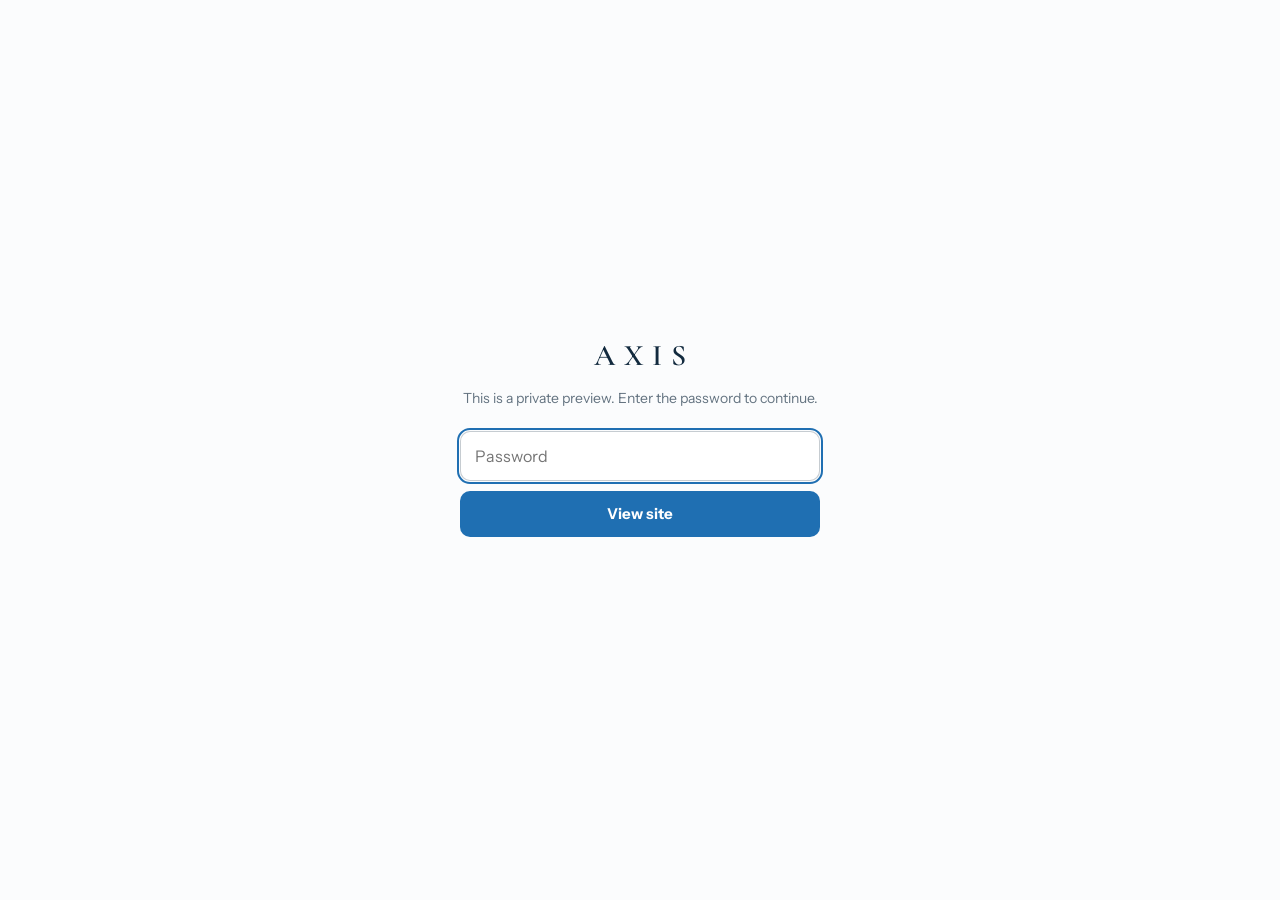
==== index.html @ 9e1ca2cb "Axis Chiropractic demo site with password screen" ====
<!DOCTYPE html>
<html lang="en">
<head>
  <meta charset="utf-8">
  <meta name="viewport" content="width=device-width, initial-scale=1">
  <meta name="robots" content="noindex, nofollow">
  <script src="gate.js"></script>
  <title>Axis Chiropractic · Chiropractor in Oconomowoc, WI · Dr. Rob Dorn</title>
  <meta name="description" content="Specific spinal adjustments from Dr. Rob Dorn in Oconomowoc, WI. 20 years serving Lake Country. Same-day relief for acute pain. Most new patients seen the same week.">
  <link rel="preconnect" href="https://fonts.googleapis.com">
  <link rel="preconnect" href="https://fonts.gstatic.com" crossorigin>
  <link href="https://fonts.googleapis.com/css2?family=Cormorant+Garamond:ital,wght@0,500;0,600;1,500&family=Instrument+Sans:wght@400;500;600;700&display=swap" rel="stylesheet">
  <link rel="stylesheet" href="styles.css">
</head>
<body data-page="home">

  <header id="site-header"></header>

  <main>
    <!-- HERO -->
    <section class="hero bg-page">
      <div class="wrap">
        <div class="hero-copy">
          <div class="eyebrow">Chiropractic care in Oconomowoc, WI · Since 2004</div>
          <h1 class="h1">Life doesn't have to run on pain.</h1>
          <p class="lead">Specific spinal adjustments from Dr. Rob Dorn, backed by 20 years of helping Lake Country move, sleep, and feel better. Most new patients are seen the same week.</p>
          <div class="cta-row">
            <a class="btn btn--navy" data-href="book" href="#">Book your first visit</a>
            <a class="btn btn--outline" data-href="tel" href="#">Call (262) 203-9036</a>
          </div>
        </div>
        <div class="hero-media">
          <div class="arch">
            <img src="assets/dr-rob-adjusting.png" alt="Dr. Rob adjusting an infant during a family visit">
          </div>
          <div class="float-card">
            <div class="t">Next openings</div>
            <div class="s">Today · 2:00–6:00 pm</div>
          </div>
        </div>
        <div class="hero-trust">
          <div class="trust-row">
            <div><b>5.0★</b> Google reviews</div>
            <div><b>20+ yrs</b> in practice</div>
            <div><b>All ages</b> welcome</div>
          </div>
        </div>
      </div>
    </section>

    <!-- SAME-DAY RELIEF -->
    <section class="relief">
      <div class="wrap">
        <div>
          <div class="eyebrow eyebrow--amber">In pain right now?</div>
          <h2 class="h2">When your body locks up, you shouldn't have to wait a week.</h2>
          <p class="relief-lead">We hold time every day for acute cases. Call when it happens: most people who call in the morning are seen the same day.</p>
          <div class="scenarios">
            <div class="scenario"><span class="arw">&rarr;</span>Woke up with a stuck neck</div>
            <div class="scenario"><span class="arw">&rarr;</span>Back "went out" bending over</div>
            <div class="scenario"><span class="arw">&rarr;</span>Shoulder froze overnight</div>
            <div class="scenario"><span class="arw">&rarr;</span>Pain after a car accident</div>
          </div>
          <div class="er-note">Numbness in both legs, loss of bladder control, or pain after major trauma? That's an ER visit. Go there first; we'll be here after.</div>
        </div>
        <div>
          <div class="navy-card relief-card">
            <div class="eyebrow eyebrow--gold">Same-day relief line</div>
            <a class="num" data-href="tel" href="#" style="display:block;color:inherit">(262) 203-9036</a>
            <div class="desc">Call before 10am and we'll almost always see you today. After hours? Leave a message and Dr. Rob calls acute cases back first.</div>
            <a class="btn btn--amber btn--block" data-href="tel" href="#">Call now</a>
            <a class="callback" data-scroll-to="#new-patient" href="#new-patient">Request a callback</a>
          </div>
        </div>
      </div>
    </section>

    <!-- WHAT'S HURTING -->
    <section class="section bg-white divider-top">
      <div class="wrap">
        <div class="section-head">
          <h2 class="h3">What's hurting?</h2>
          <div class="kicker">Conditions we help every week</div>
        </div>
        <div class="cond-grid">
          <a class="cond" href="conditions.html#lower-back-pain"><div><div class="ct">Lower back pain</div><div class="cs">The #1 reason people walk in</div></div><span class="arw">&rarr;</span></a>
          <a class="cond" href="conditions.html#neck-pain"><div><div class="ct">Neck pain &amp; tech neck</div><div class="cs">Desk life catches up with you</div></div><span class="arw">&rarr;</span></a>
          <a class="cond" href="conditions.html#headaches"><div><div class="ct">Headaches &amp; migraines</div><div class="cs">Often a neck problem in disguise</div></div><span class="arw">&rarr;</span></a>
          <a class="cond" href="conditions.html#sciatica"><div><div class="ct">Sciatica</div><div class="cs">Shooting leg pain, numbness</div></div><span class="arw">&rarr;</span></a>
          <a class="cond" href="conditions.html#sleep-recovery"><div><div class="ct">Sleep &amp; recovery</div><div class="cs">Wake up rested, recover faster</div></div><span class="arw">&rarr;</span></a>
          <a class="cond" href="conditions.html#kids-pregnancy"><div><div class="ct">Kids &amp; pregnancy</div><div class="cs">Gentle care for growing families</div></div><span class="arw">&rarr;</span></a>
          <a class="cond" href="conditions.html#car-accidents"><div><div class="ct">Car accidents &amp; whiplash</div><div class="cs">Don't wait: injuries surface later</div></div><span class="arw">&rarr;</span></a>
          <a class="cond" href="conditions.html#sports-injuries"><div><div class="ct">Sports injuries</div><div class="cs">Get back in the game faster</div></div><span class="arw">&rarr;</span></a>
          <a class="cond" href="conditions.html#joint-pain"><div><div class="ct">Joint pain &amp; stiffness</div><div class="cs">Shoulders, hips, knees, arthritis</div></div><span class="arw">&rarr;</span></a>
          <a class="cond" href="conditions.html#pinched-nerves"><div><div class="ct">Pinched nerves &amp; numbness</div><div class="cs">Tingling in arms, hands, or legs</div></div><span class="arw">&rarr;</span></a>
          <a class="cond" href="conditions.html#posture-scoliosis"><div><div class="ct">Posture &amp; scoliosis</div><div class="cs">Stand taller, move easier</div></div><span class="arw">&rarr;</span></a>
          <a class="cond" href="conditions.html#work-injuries"><div><div class="ct">Work injuries</div><div class="cs">Lifting, repetitive strain, long shifts</div></div><span class="arw">&rarr;</span></a>
        </div>
      </div>
    </section>

    <!-- WHO WE SEE -->
    <section class="section navy">
      <div class="wrap">
        <div class="eyebrow eyebrow--onnavy" style="margin-bottom:26px">Who we see</div>
        <div class="audiences">
          <div class="audience"><div class="at">Families &amp; kids</div><div class="ad">From babies to grandparents: gentle, age-appropriate adjustments.</div></div>
          <div class="audience"><div class="at">Desk workers</div><div class="ad">Undo the toll of screens, commutes, and long meetings.</div></div>
          <div class="audience"><div class="at">Hands-on jobs</div><div class="ad">Trades, healthcare, service. Care that keeps you on your feet.</div></div>
          <div class="audience"><div class="at">Athletes</div><div class="ad">Perform, recover, repeat, from youth sports to weekend warriors.</div></div>
        </div>
      </div>
    </section>

    <!-- FIRST VISIT -->
    <section class="section bg-page">
      <div class="wrap">
        <div class="section-head">
          <h2 class="h3">Your first visit, step by step</h2>
          <div class="kicker">No guesswork. No pressure.</div>
        </div>
        <div class="steps">
          <div class="step">
            <div class="step-num">1</div>
            <div>
              <div class="step-t">We listen</div>
              <div class="step-d">A real conversation about what hurts, when it started, and what you want back: sleep, sport, a pain-free workday.</div>
            </div>
          </div>
          <div class="step">
            <div class="step-num">2</div>
            <div>
              <div class="step-t">Focused exam</div>
              <div class="step-d">A neurostructural exam to find exactly what's driving your symptoms, not a one-size-fits-all screening.</div>
            </div>
          </div>
          <div class="step">
            <div class="step-num">3</div>
            <div>
              <div class="step-t">Adjustment &amp; plan</div>
              <div class="step-d">Your first specific adjustment, plus a clear plan: what we found, what we recommend, and what it costs.</div>
            </div>
          </div>
        </div>
      </div>
    </section>

    <!-- NEW PATIENT SPECIAL + REVIEWS -->
    <section class="split-2 divider-top" id="new-patient">
      <div class="cell cell--border">
        <div class="eyebrow">New patient special</div>
        <h2 class="h3">Your first visit: consultation, exam &amp; adjustment</h2>
        <p class="lead" style="margin:16px 0 24px">One visit to find out exactly what's going on, and whether we can help. No pressure, clear answers.</p>
        <form class="mini-form" name="new-patient" method="POST" data-ajax-form>
          <input type="hidden" name="form-name" value="new-patient">
          <input type="hidden" name="_subject" value="New patient visit request">
          <p hidden><label>Don't fill this out: <input name="_gotcha" tabindex="-1" autocomplete="off"></label></p>
          <div data-form-body style="display:grid;gap:10px">
            <input class="field" type="text" name="name" placeholder="Your name" required>
            <input class="field" type="tel" name="phone" placeholder="Phone number" required>
            <button class="btn btn--blue btn--block" type="submit">Request my first visit</button>
          </div>
          <div class="form-error"></div>
          <div class="form-status"></div>
        </form>
      </div>
      <div class="cell bg-page">
        <div class="eyebrow">What patients say · 5.0★ Google</div>
        <div class="quote">"I never thought a chiropractor could help my back and neck until I started seeing him. I was proven wrong."</div>
        <div class="quote-by">Gloria Graeff</div>
        <div class="quote" style="margin-top:28px">"Extremely knowledgeable, caring, and mixes in a great sense of humor."</div>
        <div class="quote-by">Gary Schultz</div>
      </div>
    </section>

    <!-- FAQ + PRICING -->
    <section class="section bg-page divider-top">
      <div class="wrap two-col" style="align-items:start">
        <div>
          <h2 class="h3" style="margin-bottom:28px">Honest answers, before you book</h2>
          <div class="faq-list">
            <div class="faq"><div class="q">Does an adjustment hurt?</div><div class="a">Most people feel relief, not pain. Adjustments are specific and controlled. Many patients look forward to them.</div></div>
            <div class="faq"><div class="q">Am I signing up for life?</div><div class="a">No. You'll get a clear plan with a defined goal. How long you continue is always your call.</div></div>
            <div class="faq"><div class="q">Do I need a referral?</div><div class="a">No referral needed. You can book directly, and most new patients are seen the same week.</div></div>
            <div class="faq"><div class="q">Is chiropractic safe for kids?</div><div class="a">Yes. Care is always adapted to age and size. Dr. Rob has adjusted everyone from babies to great-grandparents.</div></div>
          </div>
        </div>
        <div class="side-stack">
          <div class="navy-card" style="box-shadow:none;padding:34px">
            <div class="eyebrow eyebrow--onnavy" style="margin-bottom:14px">Fair &amp; simple pricing</div>
            <div class="serif" style="font-size:26px;line-height:1.25">You'll know what your care costs before we start.</div>
            <div style="font-size:14px;line-height:1.6;opacity:.75;margin-top:12px">Insurance or self-pay: we'll walk you through it at your first visit, in plain English.</div>
          </div>
          <div class="card" style="padding:34px">
            <div class="eyebrow" style="margin-bottom:14px">Why it works</div>
            <div style="font-size:14.5px;line-height:1.7;color:var(--muted)">Your spine protects the nervous system that runs everything else. When it moves right, your body works right. That's why patients report better sleep, focus, and recovery, not just less pain.</div>
          </div>
        </div>
      </div>
    </section>

    <!-- MEET DR ROB -->
    <section class="meet bg-white divider-top">
      <div class="wrap">
        <div class="meet-portrait">
          <img src="assets/dr-rob-portrait.png" alt="Dr. Rob Dorn">
        </div>
        <div>
          <div class="meet-name">Meet Dr. Rob Dorn</div>
          <div class="meet-body">Practicing in Oconomowoc since 2004. NWHSU graduate, former Chiropractic Society of Wisconsin board member, and still gets adjusted every week himself. <a href="about.html" style="font-weight:700;color:var(--ink)">His story &rarr;</a></div>
        </div>
        <a class="btn btn--outline btn--sm" href="about.html" style="white-space:nowrap">His story &rarr;</a>
      </div>
    </section>

    <!-- MAP -->
    <section class="mapband">
      <div class="map">
        <iframe title="Map to Axis Chiropractic in Oconomowoc" loading="lazy" referrerpolicy="no-referrer-when-downgrade"
          src="https://maps.google.com/maps?q=W359%20N5002%20Brown%20St%20%23220A%2C%20Oconomowoc%2C%20WI%2053066&output=embed"></iframe>
      </div>
      <div class="info">
        <h2 class="h4" style="margin-bottom:20px">Find us in Oconomowoc</h2>
        <div class="hours-grid">
          <b>Mon</b><span>9am–12pm · 2pm–6pm</span>
          <b>Wed</b><span>9am–12pm · 2pm–6pm</span>
          <b>Thu</b><span>9am–12pm · 2pm–6pm</span>
          <b>Sat</b><span>8am–10:30am</span>
          <b>Tue/Fri/Sun</b><span>Closed</span>
        </div>
        <div class="cta-row" style="margin-top:26px">
          <a class="btn btn--navy btn--sm" data-href="directions" href="#" target="_blank" rel="noopener">Get directions</a>
          <a class="btn btn--outline btn--sm" data-href="tel" href="#">(262) 203-9036</a>
        </div>
      </div>
    </section>
  </main>

  <footer id="site-footer"></footer>
  <div id="mobile-bar"></div>

  <script src="site.js"></script>
</body>
</html>
---- styles.css ----
/* ==========================================================================
   Axis Chiropractic — shared stylesheet
   Design tokens from the handoff reference markup. High-fidelity recreation.
   ========================================================================== */

:root {
  --bg: #FBFCFD;
  --white: #fff;
  --ink: #122A3E;
  --blue: #1F6FB2;
  --blue-light: #7FB4DE;
  --amber: #B45309;
  --amber-bg: #FFF7ED;
  --amber-hi: #FDE68A;
  --red: #D0141C;

  --muted: rgba(18, 42, 62, .75);
  --muted-2: rgba(18, 42, 62, .65);
  --muted-3: rgba(18, 42, 62, .55);

  --card-border: 1.5px solid rgba(18, 42, 62, .24);
  --amber-border: 1.5px solid rgba(180, 83, 9, .4);
  --navy-card-border: 1.5px solid rgba(251, 252, 253, .22);
  --hairline: 1px solid rgba(18, 42, 62, .1);
  --hairline-12: 1px solid rgba(18, 42, 62, .12);
  --input-border: 1px solid rgba(18, 42, 62, .2);

  --serif: 'Cormorant Garamond', Georgia, serif;
  --sans: 'Instrument Sans', system-ui, -apple-system, sans-serif;

  --sh-float: 0 10px 28px rgba(18, 42, 62, .12);
  --sh-relief: 0 18px 44px rgba(18, 42, 62, .18);
  --sh-portrait: 0 14px 34px rgba(18, 42, 62, .16);

  --maxw: 1200px;
  --pad-x: 48px;
}

* { box-sizing: border-box; }

html { -webkit-text-size-adjust: 100%; }

body {
  margin: 0;
  background: var(--bg);
  font-family: var(--sans);
  color: var(--ink);
  font-size: 16px;
  line-height: 1.5;
  -webkit-font-smoothing: antialiased;
}

img { max-width: 100%; }

a { color: inherit; text-decoration: none; }

/* full-bleed section, constrained inner content ------------------------------ */
.wrap {
  max-width: var(--maxw);
  margin: 0 auto;
  padding: 0 var(--pad-x);
}

.section { padding: 60px 0; }
.section--tight { padding: 54px 0; }
.section--pad-top-lg { padding-top: 70px; }
.bg-white { background: var(--white); }
.bg-page { background: var(--bg); }
.divider-top { border-top: var(--hairline); }

/* ---------- typography helpers ---------- */
.eyebrow {
  font-family: var(--sans);
  font-weight: 600;
  font-size: 12px;
  letter-spacing: .14em;
  text-transform: uppercase;
  color: var(--blue);
  margin-bottom: 20px;
}
.eyebrow--amber { color: var(--amber); }
.eyebrow--onnavy { color: var(--blue-light); }
.eyebrow--gold { color: var(--amber-hi); }
.eyebrow--muted { color: var(--muted-3); }

.serif { font-family: var(--serif); font-weight: 500; }

.h1 { font-family: var(--serif); font-weight: 500; font-size: 58px; line-height: 1.05; text-wrap: pretty; margin: 0; }
.h2 { font-family: var(--serif); font-weight: 500; font-size: 42px; line-height: 1.1; text-wrap: pretty; margin: 0; }
.h3 { font-family: var(--serif); font-weight: 500; font-size: 36px; line-height: 1.15; margin: 0; }
.h4 { font-family: var(--serif); font-weight: 500; font-size: 30px; margin: 0; }

.lead { font-size: 17px; line-height: 1.65; color: var(--muted); }

/* ---------- buttons ---------- */
.btn {
  display: inline-flex;
  align-items: center;
  justify-content: center;
  gap: 8px;
  font-family: var(--sans);
  font-weight: 600;
  font-size: 15px;
  padding: 16px 32px;
  border-radius: 999px;
  border: 1.5px solid transparent;
  cursor: pointer;
  transition: background-color .15s ease, color .15s ease, border-color .15s ease, box-shadow .15s ease, opacity .15s ease;
  white-space: nowrap;
  text-align: center;
}
.btn--navy { background: var(--ink); color: var(--bg); }
.btn--navy:hover { background: #1c3d59; }
.btn--outline { background: transparent; color: var(--ink); border-color: rgba(18, 42, 62, .25); }
.btn--outline:hover { border-color: var(--blue); box-shadow: 0 4px 16px rgba(18, 42, 62, .08); }
.btn--blue { background: var(--blue); color: #fff; }
.btn--blue:hover { background: #185a92; }
.btn--amber { background: var(--amber); color: var(--amber-bg); font-weight: 700; }
.btn--amber:hover { background: #97440a; }
.btn--sm { padding: 13px 24px; font-size: 13.5px; }
.btn--block { display: flex; width: 100%; }

/* ==========================================================================
   Header: utility bar + primary nav (injected by site.js)
   ========================================================================== */
.util-bar {
  background: var(--ink);
  color: var(--bg);
  font-size: 12.5px;
}
.util-bar .wrap {
  display: flex;
  align-items: center;
  justify-content: space-between;
  padding-top: 9px;
  padding-bottom: 9px;
}
.util-left { display: flex; gap: 22px; opacity: .9; }
.util-phone { font-weight: 600; letter-spacing: .03em; }

.nav {
  background: var(--white);
  border-bottom: var(--hairline-12);
  position: relative;
  z-index: 40;
}
.nav .wrap {
  display: flex;
  align-items: center;
  justify-content: space-between;
  padding-top: 18px;
  padding-bottom: 18px;
}
.nav-links {
  display: flex;
  align-items: center;
  gap: 30px;
  font-size: 14.5px;
  font-weight: 500;
}
.nav-links a { transition: opacity .15s ease; }
.nav-links a.navlink { opacity: .6; }
.nav-links a.navlink:hover { opacity: 1; }
.nav-links a.navlink.is-active { opacity: 1; }

/* logo lockup (HTML, not image) */
.lockup { display: flex; flex-direction: column; line-height: 1; }
.lockup .word {
  font-family: var(--serif);
  font-weight: 600;
  letter-spacing: .3em;
  color: var(--ink);
  margin-right: -.3em;
}
.lockup .rule { background: var(--red); }
.lockup .sub {
  font-weight: 700;
  letter-spacing: .29em;
  color: var(--ink);
  margin-right: -.29em;
}
/* nav lockup size */
.nav .lockup .word { font-size: 27px; }
.nav .lockup .rule { height: 2px; margin: 3px 0 4px; }
.nav .lockup .sub { font-size: 9px; }

/* hamburger */
.hamburger {
  display: none;
  flex-direction: column;
  gap: 4.5px;
  padding: 8px;
  background: none;
  border: 0;
  cursor: pointer;
}
.hamburger span { width: 22px; height: 2px; background: var(--ink); border-radius: 2px; display: block; }
.hamburger span:last-child { width: 15px; }

/* mobile drawer */
.drawer {
  display: none;
  flex-direction: column;
  padding: 8px 20px 18px;
  background: var(--white);
  border-bottom: var(--hairline-12);
}
.drawer.is-open { display: flex; }
.drawer a {
  padding: 13px 4px;
  font-size: 16px;
  font-weight: 500;
  min-height: 44px;
  display: flex;
  align-items: center;
  border-bottom: 1px solid rgba(18, 42, 62, .08);
}
.drawer a.is-active { color: var(--blue); }
.drawer .btn { margin-top: 14px; }

/* ==========================================================================
   Footer (injected)
   ========================================================================== */
.site-footer { background: var(--ink); color: var(--bg); }
.site-footer .wrap {
  display: flex;
  align-items: center;
  justify-content: space-between;
  gap: 24px;
  padding-top: 30px;
  padding-bottom: 30px;
}
.site-footer .lockup .word { font-size: 19px; color: var(--bg); }
.site-footer .lockup .rule { height: 1.5px; margin: 2px 0 3px; }
.site-footer .lockup .sub { font-size: 6.5px; letter-spacing: .28em; color: var(--bg); margin-right: -.28em; }
.footer-addr { font-size: 13px; opacity: .75; }
.footer-book {
  font-size: 13px;
  font-weight: 600;
  border-bottom: 1px solid rgba(251, 252, 253, .5);
  padding-bottom: 2px;
  white-space: nowrap;
}
.footer-book:hover { border-bottom-color: rgba(251, 252, 253, .9); }

/* ==========================================================================
   Mobile sticky bar (injected)
   ========================================================================== */
.mobile-bar {
  display: none;
  position: fixed;
  bottom: 0;
  left: 0;
  right: 0;
  gap: 10px;
  padding: 12px 16px;
  background: rgba(251, 252, 253, .97);
  border-top: var(--hairline-12);
  backdrop-filter: blur(6px);
  z-index: 50;
}
.mobile-bar .book { flex: 1; }
.mobile-bar .call { width: 110px; }

/* ==========================================================================
   Cards / shared components
   ========================================================================== */
.navy { background: var(--ink); color: var(--bg); }
.navy .eyebrow { color: var(--blue-light); }

.card {
  border: var(--card-border);
  border-radius: 12px;
  background: var(--white);
  transition: border-color .15s ease, box-shadow .15s ease;
}
.card--link:hover { border-color: var(--blue); box-shadow: var(--sh-float); }

.navy-card {
  background: var(--ink);
  color: var(--bg);
  border-radius: 16px;
  box-shadow: var(--sh-relief);
}

.amber-card {
  background: #fff;
  border: var(--amber-border);
  border-radius: 10px;
}

.section-head {
  display: flex;
  justify-content: space-between;
  align-items: baseline;
  gap: 20px;
  margin-bottom: 34px;
}
.section-head .kicker {
  font-family: var(--sans);
  font-weight: 600;
  font-size: 12px;
  letter-spacing: .14em;
  color: var(--muted-3);
  text-transform: uppercase;
  white-space: nowrap;
}

/* ---------- HERO (home) ---------- */
.hero .wrap {
  display: grid;
  grid-template-columns: 1.08fr .92fr;
  grid-template-areas: "copy media" "trust media";
  gap: 0 52px;
  align-items: center;
  padding-top: 66px;
  padding-bottom: 58px;
}
.hero-copy { grid-area: copy; }
.hero-media { grid-area: media; position: relative; align-self: center; }
.hero-trust { grid-area: trust; }
.hero-copy .h1 { margin-top: 0; }
.hero-copy .lead { margin: 22px 0 30px; max-width: 46ch; }
.cta-row { display: flex; align-items: center; gap: 16px; flex-wrap: wrap; }
.trust-row {
  display: flex;
  gap: 30px;
  margin-top: 38px;
  font-size: 16.5px;
  color: rgba(18, 42, 62, .7);
  flex-wrap: wrap;
}
.trust-row b { color: var(--ink); font-weight: 700; }

.arch {
  height: 620px;
  border-radius: 235px 235px 16px 16px;
  overflow: hidden;
}
.arch img { width: 148%; height: auto; margin-left: -48%; margin-top: -22%; display: block; }

.float-card {
  position: absolute;
  left: -26px;
  bottom: 30px;
  background: #fff;
  border: var(--hairline-12);
  border-radius: 12px;
  padding: 15px 20px;
  box-shadow: var(--sh-float);
}
.float-card .t { font-size: 13px; font-weight: 600; margin-bottom: 3px; }
.float-card .s { font-weight: 600; font-size: 12.5px; color: var(--blue); }

/* ---------- same-day relief band ---------- */
.relief { background: linear-gradient(105deg, #FFF7ED 0%, #FBFCFD 60%); border-top: var(--hairline); }
.relief .wrap {
  display: grid;
  grid-template-columns: 1.1fr .9fr;
  gap: 52px;
  align-items: center;
  padding-top: 58px;
  padding-bottom: 58px;
}
.relief .h2 { color: var(--ink); }
.relief-lead { font-size: 15.5px; line-height: 1.65; color: rgba(18, 42, 62, .72); margin: 18px 0 26px; max-width: 52ch; }
.scenarios { display: grid; grid-template-columns: 1fr 1fr; gap: 11px; max-width: 560px; }
.scenario {
  display: flex;
  gap: 11px;
  align-items: center;
  background: #fff;
  border: var(--amber-border);
  border-radius: 10px;
  padding: 14px 16px;
  font-size: 14px;
  font-weight: 600;
}
.scenario .arw { color: var(--amber); font-weight: 800; }
.er-note { font-size: 12.5px; color: rgba(18, 42, 62, .55); margin-top: 20px; max-width: 60ch; }

.relief-card { padding: 38px; }
.relief-card .num { font-family: var(--serif); font-size: 38px; font-weight: 500; letter-spacing: .01em; }
.relief-card .desc { font-size: 14px; line-height: 1.6; opacity: .75; margin: 12px 0 22px; }
.relief-card .callback {
  border: 1px solid rgba(251, 252, 253, .3);
  border-radius: 10px;
  padding: 13px;
  text-align: center;
  font-size: 13.5px;
  font-weight: 600;
  margin-top: 10px;
  display: block;
  transition: background-color .15s ease;
}
.relief-card .callback:hover { background: rgba(251, 252, 253, .08); }

/* ---------- conditions grid ---------- */
.cond-grid { display: grid; grid-template-columns: repeat(3, 1fr); gap: 14px; }
.cond {
  border: var(--card-border);
  border-radius: 12px;
  background: var(--white);
  padding: 24px 26px;
  display: flex;
  justify-content: space-between;
  align-items: center;
  gap: 12px;
  transition: border-color .15s ease, box-shadow .15s ease;
}
.cond:hover { border-color: var(--blue); box-shadow: var(--sh-float); }
.cond .ct { font-size: 17px; font-weight: 700; }
.cond .cs { font-size: 13.5px; color: rgba(18, 42, 62, .6); margin-top: 4px; }
.cond .arw { color: var(--blue); font-weight: 700; flex: none; }

/* ---------- who we see ---------- */
.audiences { display: grid; grid-template-columns: repeat(4, 1fr); gap: 20px; }
.audience .at { font-family: var(--serif); font-size: 25px; margin-bottom: 8px; }
.audience .ad { font-size: 14px; line-height: 1.6; opacity: .72; }

/* ---------- first visit steps ---------- */
.steps {
  display: grid;
  grid-template-columns: 1fr 1fr 1fr;
  border: var(--card-border);
  border-radius: 12px;
  overflow: hidden;
  background: #fff;
}
.step { padding: 32px 30px; }
.step + .step { border-left: var(--card-border); }
.step-num {
  width: 34px; height: 34px;
  border-radius: 50%;
  background: var(--ink);
  color: #fff;
  display: grid;
  place-items: center;
  font-family: var(--serif);
  font-size: 22px;
  font-weight: 600;
  margin-bottom: 16px;
}
.step-t { font-size: 19px; font-weight: 700; margin-bottom: 9px; }
.step-d { font-size: 14.5px; line-height: 1.6; color: var(--muted-2); }

/* ---------- new patient special + reviews split ---------- */
.split-2 { display: grid; grid-template-columns: 1fr 1fr; background: #fff; }
.split-2 .cell { padding: 56px 48px; }
.split-2 .cell--border { border-right: var(--hairline); }
.mini-form { display: grid; gap: 10px; max-width: 360px; }
.field {
  border: var(--input-border);
  border-radius: 9px;
  padding: 13px 16px;
  font-size: 14px;
  font-family: var(--sans);
  color: var(--ink);
  background: #fff;
  width: 100%;
}
.field::placeholder { color: rgba(18, 42, 62, .45); }
textarea.field { resize: vertical; min-height: 96px; }

.quote { font-family: var(--serif); font-size: 23px; line-height: 1.45; font-style: italic; }
.quote-by { margin-top: 12px; font-size: 13.5px; font-weight: 600; }

/* ---------- faq + pricing ---------- */
.faq-list { display: grid; gap: 12px; }
.faq {
  border: var(--card-border);
  border-radius: 11px;
  padding: 19px 22px;
  background: #fff;
}
.faq .q { font-size: 15.5px; font-weight: 700; }
.faq .a { font-size: 14px; line-height: 1.6; color: var(--muted-2); margin-top: 6px; }

/* ---------- meet dr rob teaser ---------- */
.meet .wrap {
  display: grid;
  grid-template-columns: auto 1fr auto;
  gap: 44px;
  align-items: center;
  padding-top: 44px;
  padding-bottom: 44px;
}
.meet-portrait { width: 110px; height: 110px; border-radius: 50%; overflow: hidden; }
.meet-portrait img { width: 100%; height: 100%; object-fit: cover; display: block; }
.meet-name { font-family: var(--serif); font-size: 27px; font-weight: 500; }
.meet-body { font-size: 14.5px; line-height: 1.6; color: rgba(18, 42, 62, .7); margin-top: 6px; max-width: 62ch; }

/* ---------- map band ---------- */
.mapband { display: grid; grid-template-columns: 1fr 1fr; background: var(--bg); border-top: var(--hairline); }
.mapband .map { min-height: 300px; overflow: hidden; }
.mapband .map iframe { width: 100%; height: 100%; min-height: 300px; border: 0; display: block; }
.mapband .info { padding: 48px; }
.hours-grid {
  display: grid;
  grid-template-columns: auto 1fr;
  gap: 9px 26px;
  font-size: 14.5px;
  color: var(--muted);
}
.hours-grid b { font-weight: 700; color: var(--ink); }

/* ==========================================================================
   Services page
   ========================================================================== */
.pagehero .wrap { padding-top: 70px; padding-bottom: 56px; }
.pagehero .h1 { font-size: 54px; line-height: 1.06; }
.pagehero .lead { margin: 22px 0 30px; max-width: 58ch; }
.pagehero .h1 { max-width: 22ch; }

.two-col { display: grid; grid-template-columns: 1.1fr .9fr; gap: 52px; align-items: center; }
.two-col .body { font-size: 15.5px; line-height: 1.7; color: var(--muted); max-width: 56ch; }
.two-col .body + .body { margin-top: 16px; }

.every-card { background: var(--ink); color: var(--bg); border-radius: 16px; padding: 36px; }
.every-list { display: grid; gap: 20px; }
.every-list .it .t { font-family: var(--serif); font-size: 23px; margin-bottom: 5px; }
.every-list .it .d { font-size: 14px; line-height: 1.6; opacity: .72; }

.chip-grid { display: grid; grid-template-columns: repeat(3, 1fr); gap: 14px; }
.chip {
  border: var(--card-border);
  border-radius: 12px;
  padding: 22px 24px;
  background: #fff;
  display: flex;
  justify-content: space-between;
  align-items: center;
  gap: 10px;
  font-size: 16px;
  font-weight: 700;
  transition: border-color .15s ease, box-shadow .15s ease;
}
.chip:hover { border-color: var(--blue); box-shadow: var(--sh-float); }
.chip .arw { color: var(--blue); font-weight: 700; flex: none; }

.pricing-card { background: var(--ink); color: var(--bg); border-radius: 14px; padding: 32px 34px; width: 100%; }
.pricing-card .t { font-family: var(--serif); font-size: 25px; line-height: 1.25; }
.pricing-card .d { font-size: 14px; line-height: 1.6; opacity: .75; margin-top: 10px; }

/* ==========================================================================
   About page
   ========================================================================== */
.about-hero .wrap { display: grid; grid-template-columns: 1.15fr .85fr; gap: 56px; align-items: start; padding-top: 70px; padding-bottom: 58px; }
.about-hero .h1 { font-size: 54px; line-height: 1.06; }
.about-bio { font-size: 16.5px; line-height: 1.7; color: rgba(18, 42, 62, .78); max-width: 58ch; }
.about-bio + .about-bio { margin-top: 16px; }
.credstrip { display: flex; margin-top: 36px; border-top: var(--hairline-12); flex-wrap: wrap; }
.cred { padding: 18px 32px; border-left: var(--hairline-12); }
.cred:first-child { padding-left: 0; border-left: 0; }
.cred:last-child { padding-right: 0; }
.cred .n { font-family: var(--serif); font-size: 27px; font-weight: 600; }
.cred .l { font-size: 12.5px; color: rgba(18, 42, 62, .6); margin-top: 3px; }

.portrait-col { display: flex; flex-direction: column; align-items: center; gap: 22px; }
.portrait-lg {
  width: 180px; height: 180px;
  border-radius: 50%;
  overflow: hidden;
  border: 4px solid #fff;
  box-shadow: var(--sh-portrait);
  flex: none;
}
.portrait-lg img { width: 100%; height: 100%; object-fit: cover; display: block; }
.quote-card { background: #fff; border: var(--card-border); border-radius: 14px; padding: 28px 30px; }
.quote-card .big { font-family: var(--serif); font-size: 19.5px; line-height: 1.5; font-style: italic; color: rgba(18, 42, 62, .9); }
.quote-card .by { margin-top: 12px; font-size: 13px; font-weight: 700; }

.philosophy .wrap { padding-top: 58px; padding-bottom: 58px; }
.phil-grid { display: grid; grid-template-columns: 1fr 1fr; gap: 24px; }
.phil-card {
  background: rgba(251, 252, 253, .06);
  border: var(--navy-card-border);
  border-radius: 14px;
  padding: 32px 34px;
}
.phil-card .t { font-family: var(--serif); font-size: 27px; margin-bottom: 10px; }
.phil-card .d { font-size: 15px; line-height: 1.65; opacity: .78; }

.chapter .wrap { display: grid; grid-template-columns: .9fr 1.1fr; gap: 52px; align-items: center; padding-top: 58px; padding-bottom: 58px; }
.chapter-img { height: 360px; border-radius: 16px; overflow: hidden; }
.chapter-img img { width: 148%; height: auto; margin-left: -48%; margin-top: -16%; display: block; }

/* ==========================================================================
   Contact page
   ========================================================================== */
.contact-cards { display: grid; grid-template-columns: 1fr 1fr 1fr; gap: 16px; }
.contact-card { border: var(--card-border); border-radius: 14px; padding: 28px; background: #fff; transition: border-color .15s ease, box-shadow .15s ease; }
.contact-card:hover { border-color: var(--blue); box-shadow: var(--sh-float); }
.contact-card .lbl { font-size: 11.5px; font-weight: 600; letter-spacing: .14em; text-transform: uppercase; margin-bottom: 10px; color: var(--blue); }
.contact-card .lbl--amber { color: var(--amber); }
.contact-card .big { font-family: var(--serif); font-size: 28px; font-weight: 500; }
.contact-card .big--sm { font-size: 24px; line-height: 1.2; }
.contact-card .sub { font-size: 13.5px; color: var(--muted-2); margin-top: 8px; }
.contact-card--amber { border: var(--amber-border); background: linear-gradient(135deg, #FFF7ED, #FDF1DF); }

.contact-form-grid { display: grid; grid-template-columns: 1.1fr .9fr; gap: 52px; }
.msg-form .grid2 { display: grid; grid-template-columns: 1fr 1fr; gap: 12px; }
.msg-form .span2 { grid-column: 1 / -1; }
.form-foot { display: flex; align-items: center; gap: 16px; margin-top: 16px; flex-wrap: wrap; }
.form-foot .note { font-size: 12.5px; color: var(--muted-3); }

.side-stack { display: flex; flex-direction: column; gap: 20px; }
.hours-card { border: var(--card-border); border-radius: 14px; padding: 30px 32px; background: var(--bg); }
.hours-card .t { font-family: var(--serif); font-size: 25px; font-weight: 500; margin-bottom: 16px; }
.call-card { background: linear-gradient(135deg, #FFF7ED, #FDF1DF); border: var(--amber-border); border-radius: 14px; padding: 28px 32px; }
.call-card .t { font-family: var(--serif); font-size: 22px; line-height: 1.3; }

/* form status message */
.form-status { display: none; }
.form-status.is-visible { display: block; }
.form-success {
  border: var(--card-border);
  border-color: rgba(31, 111, 178, .5);
  background: rgba(31, 111, 178, .06);
  border-radius: 12px;
  padding: 24px 26px;
  font-size: 15px;
  line-height: 1.6;
}
.form-error {
  color: var(--amber);
  font-size: 13.5px;
  margin-top: 10px;
  display: none;
}
.form-error.is-visible { display: block; }
.field.is-invalid { border-color: var(--amber); }

/* ==========================================================================
   Conditions page
   ========================================================================== */
.cond-hero .wrap { padding-top: 70px; padding-bottom: 40px; }
.cond-hero .h1 { font-size: 54px; line-height: 1.06; }
.cond-index { display: flex; flex-wrap: wrap; gap: 10px; margin-top: 28px; }
.cond-index a {
  border: var(--card-border);
  border-radius: 999px;
  padding: 9px 18px;
  font-size: 13.5px;
  font-weight: 600;
  transition: border-color .15s ease, background-color .15s ease;
}
.cond-index a:hover { border-color: var(--blue); background: rgba(31, 111, 178, .05); }

.cond-sections { display: grid; gap: 0; }
.cond-item {
  padding: 36px 0;
  border-top: var(--hairline);
  scroll-margin-top: 90px;
}
.cond-item .cnum { font-family: var(--sans); font-weight: 600; font-size: 12px; letter-spacing: .14em; color: var(--blue); }
.cond-item .h3 { margin: 8px 0 8px; }
.cond-item .desc { font-size: 16px; line-height: 1.65; color: var(--muted); max-width: 60ch; }

/* ==========================================================================
   Responsive: mobile (<= 900px)
   ========================================================================== */
@media (max-width: 900px) {
  :root { --pad-x: 20px; }

  .section, .section--tight { padding: 36px 0; }
  .section--pad-top-lg { padding-top: 36px; }

  /* header */
  .util-bar { font-size: 11.5px; }
  .util-bar .wrap { justify-content: center; gap: 14px; padding-top: 8px; padding-bottom: 8px; }
  .util-left { gap: 14px; }
  .util-left .util-addr { display: none; }
  .nav .wrap { padding-top: 14px; padding-bottom: 14px; }
  .nav .lockup .word { font-size: 21px; }
  .nav .lockup .rule { height: 1.5px; margin: 2px 0 3px; }
  .nav .lockup .sub { font-size: 7px; }
  .nav-links { display: none; }
  .hamburger { display: flex; }

  .mobile-bar { display: flex; }
  body { padding-bottom: 76px; }

  /* typography down-scale */
  .h1 { font-size: 38px; line-height: 1.08; }
  .h2 { font-size: 29px; line-height: 1.12; }
  .h3 { font-size: 28px; }
  .h4 { font-size: 24px; }
  .lead { font-size: 15px; line-height: 1.6; }
  .eyebrow { font-size: 10.5px; margin-bottom: 12px; }

  .section-head { flex-direction: column; gap: 6px; margin-bottom: 18px; }

  /* HERO */
  .hero .wrap {
    grid-template-columns: 1fr;
    grid-template-areas: "copy" "media" "trust";
    gap: 0;
    padding-top: 34px;
    padding-bottom: 30px;
  }
  .hero-copy .lead { margin: 14px 0 20px; max-width: none; }
  .hero-copy .cta-row { flex-direction: column; align-items: stretch; gap: 10px; }
  .hero-copy .cta-row .btn { width: 100%; }
  .arch { height: 440px; border-radius: 175px 175px 14px 14px; }
  .arch img { margin-top: -20%; }
  .float-card { left: 10px; bottom: 14px; padding: 11px 15px; border-radius: 11px; }
  .hero-trust { margin-top: 0; }
  .trust-row { justify-content: center; gap: 18px; margin-top: 18px; font-size: 13.5px; }

  /* relief */
  .relief { background: linear-gradient(160deg, #FFF7ED 0%, #FBFCFD 80%); }
  .relief .wrap { grid-template-columns: 1fr; gap: 18px; padding-top: 36px; padding-bottom: 36px; }
  .relief-lead { font-size: 14px; margin: 12px 0 18px; max-width: none; }
  .scenarios { grid-template-columns: 1fr; gap: 9px; max-width: none; }
  .scenario { font-size: 13.5px; padding: 13px 15px; }
  .relief-card { padding: 26px 24px; box-shadow: var(--sh-relief); border-radius: 14px; }
  .relief-card .num { font-size: 30px; }
  .er-note { order: 5; margin-top: 14px; font-size: 11.5px; }

  /* conditions -> compact chips (hide subtitle) */
  .cond-grid { grid-template-columns: 1fr 1fr; gap: 9px; }
  .cond { padding: 14px 13px; border-radius: 10px; }
  .cond .ct { font-size: 13px; }
  .cond .cs { display: none; }

  /* who we see */
  .audiences { grid-template-columns: 1fr 1fr; gap: 18px 16px; }
  .audience .at { font-size: 21px; margin-bottom: 6px; }
  .audience .ad { font-size: 13px; line-height: 1.55; }

  /* steps -> vertical */
  .steps { grid-template-columns: 1fr; }
  .step { padding: 22px 20px; display: flex; gap: 16px; align-items: flex-start; }
  .step + .step { border-left: 0; border-top: var(--card-border); }
  .step-num { flex: none; margin-bottom: 0; }
  .step-t { font-size: 16.5px; margin-bottom: 5px; }
  .step-d { font-size: 13.5px; line-height: 1.55; }

  /* split sections stack */
  .split-2 { grid-template-columns: 1fr; }
  .split-2 .cell { padding: 36px 20px; }
  .split-2 .cell--border { border-right: 0; border-bottom: var(--hairline); }
  .mini-form { max-width: none; }
  .quote { font-size: 20px; }

  .faq .q { font-size: 14.5px; }
  .faq .a { font-size: 13.5px; }

  /* meet teaser */
  .meet .wrap { grid-template-columns: auto 1fr; gap: 18px; padding-top: 28px; padding-bottom: 28px; }
  .meet-portrait { width: 74px; height: 74px; }
  .meet-name { font-size: 21px; }
  .meet-body { font-size: 13px; line-height: 1.55; }
  .meet .btn { display: none; }

  /* map band */
  .mapband { grid-template-columns: 1fr; }
  .mapband .map { min-height: 190px; }
  .mapband .map iframe { min-height: 190px; height: 190px; }
  .mapband .info { padding: 26px 20px; }
  .mapband .cta-row { display: grid; grid-template-columns: 1fr 1fr; gap: 10px; }
  .mapband .cta-row .btn { width: 100%; }

  /* footer */
  .site-footer .wrap { flex-direction: column; text-align: center; gap: 12px; padding-top: 24px; padding-bottom: 40px; }
  .site-footer .lockup { align-items: center; }
  .site-footer .lockup .rule { width: 74px; }
  .footer-addr { font-size: 12px; line-height: 1.6; }
  .footer-book { display: none; }

  /* services */
  .two-col { grid-template-columns: 1fr; gap: 20px; }
  .two-col .body { max-width: none; }
  .every-card { padding: 26px 24px; margin-top: 4px; }
  .every-list { gap: 16px; }
  .every-list .it .t { font-size: 20px; }
  .every-list .it .d { font-size: 13px; line-height: 1.55; }
  .chip-grid { grid-template-columns: 1fr 1fr; gap: 9px; }
  .chip { padding: 14px 13px; border-radius: 10px; font-size: 13px; }
  .pricing-card { padding: 24px 22px; border-radius: 13px; }
  .pricing-card .t { font-size: 21px; }

  /* about */
  .about-hero .wrap { grid-template-columns: 1fr; gap: 22px; padding-top: 34px; padding-bottom: 30px; text-align: center; }
  .about-hero .h1 { font-size: 34px; }
  .about-bio { text-align: left; font-size: 14.5px; line-height: 1.65; max-width: none; }
  .portrait-lg { width: 140px; height: 140px; }
  .credstrip { display: grid; grid-template-columns: 1fr 1fr; gap: 10px; border-top: 0; margin-top: 22px; }
  .cred { padding: 14px; border-left: 0; border: var(--card-border); border-radius: 11px; background: #fff; text-align: center; }
  .cred .n { font-size: 22px; }
  .cred .l { font-size: 11.5px; }
  .quote-card { padding: 24px 22px; text-align: left; }
  .quote-card .big { font-size: 18.5px; }
  .philosophy .wrap { padding-top: 34px; padding-bottom: 34px; }
  .phil-grid { grid-template-columns: 1fr; gap: 14px; }
  .phil-card { padding: 24px 22px; border-radius: 13px; }
  .phil-card .t { font-size: 22px; }
  .phil-card .d { font-size: 13.5px; line-height: 1.6; }
  .chapter .wrap { grid-template-columns: 1fr; gap: 20px; padding-top: 34px; padding-bottom: 34px; }
  .chapter-img { height: 230px; border-radius: 14px; }
  .chapter .cta-row { display: grid; grid-template-columns: 1fr; gap: 10px; }
  .chapter .cta-row .btn { width: 100%; }

  /* contact */
  .contact-cards { grid-template-columns: 1fr; gap: 11px; }
  .contact-card { padding: 20px; border-radius: 13px; }
  .contact-card .big { font-size: 25px; }
  .contact-card .big--sm { font-size: 20px; }
  .contact-card--call { border: var(--amber-border); background: linear-gradient(135deg, #FFF7ED, #FDF1DF); }
  .hide-mobile { display: none !important; }
  .contact-form-grid { grid-template-columns: 1fr; gap: 24px; }
  .msg-form .grid2 { grid-template-columns: 1fr; }
  .msg-form .btn { width: 100%; }
  .form-foot .note { display: none; }
  .hours-card { padding: 24px 22px; border-radius: 13px; }
  .hours-card .t { font-size: 22px; }

  /* conditions page */
  .cond-hero .h1 { font-size: 34px; }
  .cond-item .h3 { font-size: 26px; }
  .cond-item .desc { font-size: 15px; }
}

/* medium tweak: conditions grid 3->2 earlier for balance */
@media (min-width: 901px) and (max-width: 1040px) {
  .cond-grid { grid-template-columns: repeat(2, 1fr); }
  .chip-grid { grid-template-columns: repeat(2, 1fr); }
}
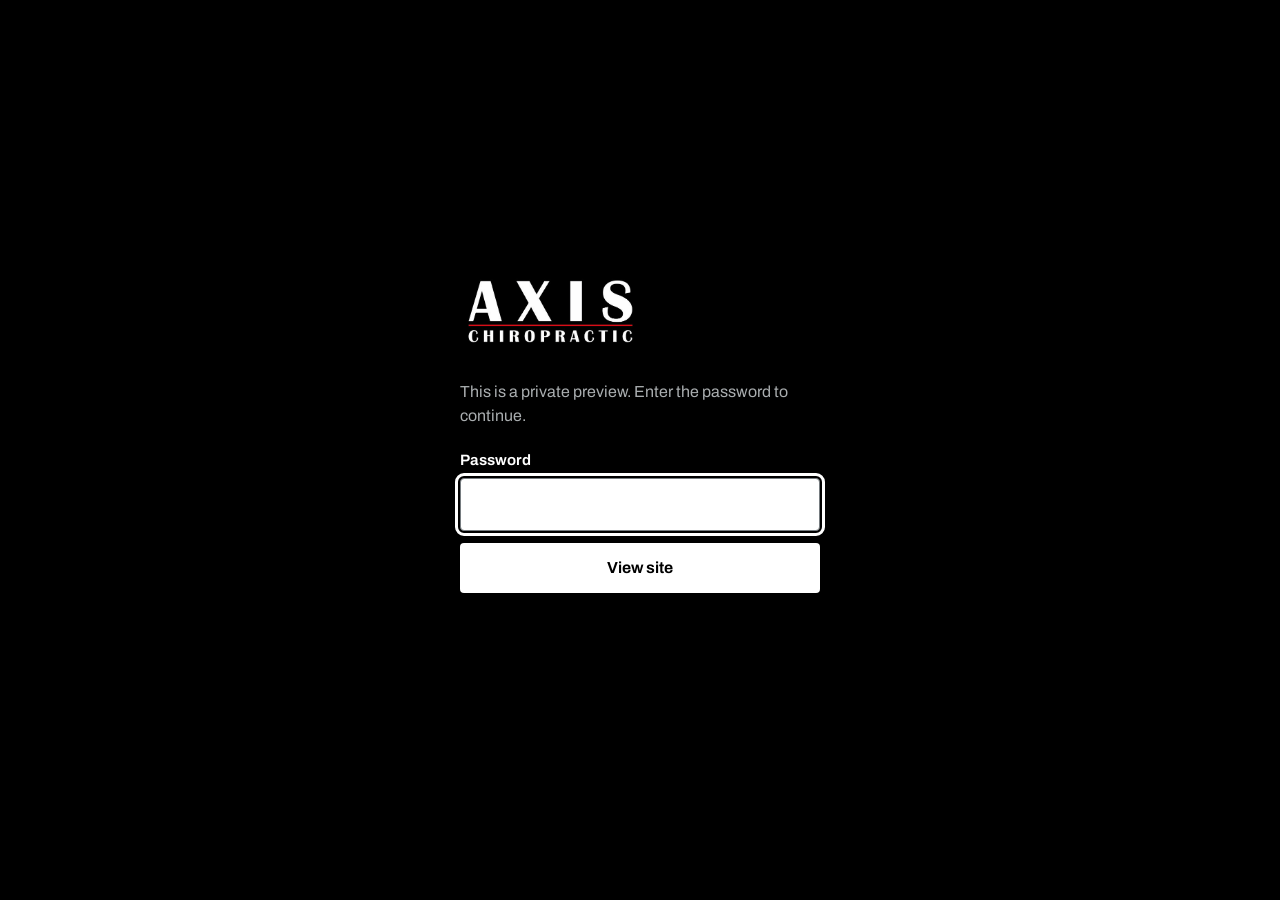
==== commit 01cea1f4: "New look built from the real Axis logo Heavy white type on black with the logo's red rule for the he" ====
--- a/index.html
+++ b/index.html
@@ -5,232 +5,195 @@
   <meta name="viewport" content="width=device-width, initial-scale=1">
   <meta name="robots" content="noindex, nofollow">
   <script src="gate.js"></script>
-  <title>Axis Chiropractic · Chiropractor in Oconomowoc, WI · Dr. Rob Dorn</title>
+  <title>Axis Chiropractic | Chiropractor in Oconomowoc, WI | Dr. Rob Dorn</title>
   <meta name="description" content="Specific spinal adjustments from Dr. Rob Dorn in Oconomowoc, WI. 20 years serving Lake Country. Same-day relief for acute pain. Most new patients seen the same week.">
   <link rel="preconnect" href="https://fonts.googleapis.com">
   <link rel="preconnect" href="https://fonts.gstatic.com" crossorigin>
-  <link href="https://fonts.googleapis.com/css2?family=Cormorant+Garamond:ital,wght@0,500;0,600;1,500&family=Instrument+Sans:wght@400;500;600;700&display=swap" rel="stylesheet">
+  <link href="https://fonts.googleapis.com/css2?family=Archivo:wdth,wght@62..125,400..800&family=Source+Serif+4:ital,opsz,wght@1,8..60,400&display=swap" rel="stylesheet">
   <link rel="stylesheet" href="styles.css">
 </head>
 <body data-page="home">
 
-  <header id="site-header"></header>
+  <header id="site-header" class="band"></header>
 
   <main>
     <!-- HERO -->
-    <section class="hero bg-page">
+    <section class="band hero">
+      <div class="hero-copy">
+        <h1 class="display">Life doesn't have to run on pain.</h1>
+        <span class="rule" aria-hidden="true"></span>
+        <p class="lead">Specific spinal adjustments from Dr. Rob Dorn, backed by 20 years of helping Lake Country move, sleep, and feel better. Most new patients are seen the same week.</p>
+        <div class="cta-row">
+          <a class="btn btn--light" data-href="book" href="#">Book your first visit</a>
+          <a class="btn btn--ghost-light" data-href="tel" href="#">Call XXX-XXX-XXXX</a>
+        </div>
+        <div class="hero-facts">
+          <div><b>5.0 stars</b>Google reviews</div>
+          <div><b>20+ years</b>in Oconomowoc</div>
+          <div><b>All ages</b>babies to seniors</div>
+        </div>
+      </div>
+      <div class="hero-photo">
+        <img src="assets/dr-rob-adjusting.jpg" width="790" height="1400" alt="Dr. Rob adjusting an infant who is lying on her mother during a family visit">
+      </div>
+    </section>
+
+    <!-- SAME-DAY RELIEF -->
+    <section class="section section--paper">
+      <div class="wrap split split--wide-left">
+        <div>
+          <h2 class="h2">In pain right now? You shouldn't have to wait a week.</h2>
+          <p class="lead" style="margin-top:18px">We hold time every day for acute cases. Call when it happens: most people who call in the morning are seen the same day.</p>
+          <ul class="scenarios">
+            <li class="tick">Woke up with a stuck neck</li>
+            <li class="tick">Back "went out" bending over</li>
+            <li class="tick">Shoulder froze overnight</li>
+            <li class="tick">Pain after a car accident</li>
+          </ul>
+          <p class="er-note"><b>Numbness in both legs, loss of bladder control, or pain after major trauma?</b> That's an ER visit. Go there first; we'll be here after.</p>
+        </div>
+        <div class="panel panel--alert relief-panel">
+          <div class="relief-label">Same-day relief line</div>
+          <a class="relief-num" data-href="tel" href="#">XXX-XXX-XXXX</a>
+          <p>Call before 10am and we'll almost always see you today. After hours? Leave a message and Dr. Rob calls acute cases back first.</p>
+          <a class="btn btn--red btn--block" data-href="tel" href="#">Call now</a>
+          <a class="textlink" data-scroll-to="#new-patient" href="#new-patient">Request a callback instead</a>
+        </div>
+      </div>
+    </section>
+
+    <!-- WHAT'S HURTING -->
+    <section class="section section--white">
       <div class="wrap">
-        <div class="hero-copy">
-          <div class="eyebrow">Chiropractic care in Oconomowoc, WI · Since 2004</div>
-          <h1 class="h1">Life doesn't have to run on pain.</h1>
-          <p class="lead">Specific spinal adjustments from Dr. Rob Dorn, backed by 20 years of helping Lake Country move, sleep, and feel better. Most new patients are seen the same week.</p>
-          <div class="cta-row">
-            <a class="btn btn--navy" data-href="book" href="#">Book your first visit</a>
-            <a class="btn btn--outline" data-href="tel" href="#">Call (262) 203-9036</a>
+        <div class="sec-head">
+          <h2 class="h2">What's hurting?</h2>
+          <p class="lead muted">The conditions we help every week.</p>
+        </div>
+        <div class="cond-list">
+          <a class="cond-row" href="conditions.html#lower-back-pain"><b>Lower back pain</b><span>The #1 reason people walk in</span></a>
+          <a class="cond-row" href="conditions.html#neck-pain"><b>Neck pain &amp; tech neck</b><span>Desk life catches up with you</span></a>
+          <a class="cond-row" href="conditions.html#headaches"><b>Headaches &amp; migraines</b><span>Often a neck problem in disguise</span></a>
+          <a class="cond-row" href="conditions.html#sciatica"><b>Sciatica</b><span>Shooting leg pain, numbness</span></a>
+          <a class="cond-row" href="conditions.html#sleep-recovery"><b>Sleep &amp; recovery</b><span>Wake up rested, recover faster</span></a>
+          <a class="cond-row" href="conditions.html#kids-pregnancy"><b>Kids &amp; pregnancy</b><span>Gentle care for growing families</span></a>
+          <a class="cond-row" href="conditions.html#car-accidents"><b>Car accidents &amp; whiplash</b><span>Don't wait: injuries surface later</span></a>
+          <a class="cond-row" href="conditions.html#sports-injuries"><b>Sports injuries</b><span>Get back in the game faster</span></a>
+          <a class="cond-row" href="conditions.html#joint-pain"><b>Joint pain &amp; stiffness</b><span>Shoulders, hips, knees, arthritis</span></a>
+          <a class="cond-row" href="conditions.html#pinched-nerves"><b>Pinched nerves &amp; numbness</b><span>Tingling in arms, hands, or legs</span></a>
+          <a class="cond-row" href="conditions.html#posture-scoliosis"><b>Posture &amp; scoliosis</b><span>Stand taller, move easier</span></a>
+          <a class="cond-row" href="conditions.html#work-injuries"><b>Work injuries</b><span>Lifting, repetitive strain, long shifts</span></a>
+        </div>
+      </div>
+    </section>
+
+    <!-- WHO WE SEE -->
+    <section class="section section--paper">
+      <div class="wrap">
+        <div class="sec-head"><h2 class="h2">Who we see</h2></div>
+        <div class="cols-4">
+          <div class="col"><h3 class="h3">Families &amp; kids</h3><p>From babies to grandparents: gentle, age-appropriate adjustments.</p></div>
+          <div class="col"><h3 class="h3">Desk workers</h3><p>Undo the toll of screens, commutes, and long meetings.</p></div>
+          <div class="col"><h3 class="h3">Hands-on jobs</h3><p>Trades, healthcare, service. Care that keeps you on your feet.</p></div>
+          <div class="col"><h3 class="h3">Athletes</h3><p>Perform, recover, repeat, from youth sports to weekend warriors.</p></div>
+        </div>
+      </div>
+    </section>
+
+    <!-- FIRST VISIT -->
+    <section class="section section--white">
+      <div class="wrap">
+        <div class="sec-head">
+          <h2 class="h2">Your first visit, step by step</h2>
+          <p class="lead muted">No guesswork. No pressure.</p>
+        </div>
+        <ol class="cols-3" style="list-style:none;margin:0;padding:0">
+          <li><span class="step-num" aria-hidden="true">1</span><h3 class="h3">We listen</h3><p class="muted" style="margin-top:8px">A real conversation about what hurts, when it started, and what you want back: sleep, sport, a pain-free workday.</p></li>
+          <li><span class="step-num" aria-hidden="true">2</span><h3 class="h3">Focused exam</h3><p class="muted" style="margin-top:8px">A neurostructural exam to find exactly what's driving your symptoms, not a one-size-fits-all screening.</p></li>
+          <li><span class="step-num" aria-hidden="true">3</span><h3 class="h3">Adjustment &amp; plan</h3><p class="muted" style="margin-top:8px">Your first specific adjustment, plus a clear plan: what we found, what we recommend, and what it costs.</p></li>
+        </ol>
+      </div>
+    </section>
+
+    <!-- NEW PATIENT + REVIEWS -->
+    <section class="section section--paper" id="new-patient">
+      <div class="wrap split">
+        <div class="panel">
+          <h2 class="h2" style="font-size:clamp(26px,2.8vw,34px)">Request your first visit</h2>
+          <p class="muted" style="margin:12px 0 24px">Consultation, exam, and adjustment in one visit. Leave your name and number and we'll call to set a time.</p>
+          <form name="new-patient" method="POST" data-ajax-form>
+            <input type="hidden" name="form-name" value="new-patient">
+            <input type="hidden" name="_subject" value="New patient visit request">
+            <p hidden><label>Don't fill this out: <input name="_gotcha" tabindex="-1" autocomplete="off"></label></p>
+            <div class="form-grid" data-form-body>
+              <div class="field-wrap"><label for="np-name">Your name</label><input class="field" id="np-name" type="text" name="name" autocomplete="name" required></div>
+              <div class="field-wrap"><label for="np-phone">Phone number</label><input class="field" id="np-phone" type="tel" name="phone" autocomplete="tel" required></div>
+              <button class="btn btn--dark btn--block" type="submit">Request my first visit</button>
+            </div>
+            <div class="form-error" role="alert"></div>
+            <div class="form-status" role="status"></div>
+          </form>
+        </div>
+        <div>
+          <p class="reviews-source">5.0 stars on Google</p>
+          <blockquote class="quote" style="margin:0">"I never thought a chiropractor could help my back and neck until I started seeing him. I was proven wrong."</blockquote>
+          <p class="quote-by">Gloria Graeff</p>
+          <blockquote class="quote" style="margin:40px 0 0">"Extremely knowledgeable, caring, and mixes in a great sense of humor."</blockquote>
+          <p class="quote-by">Gary Schultz</p>
+        </div>
+      </div>
+    </section>
+
+    <!-- FAQ + PRICING -->
+    <section class="section section--white">
+      <div class="wrap split split--wide-left">
+        <div>
+          <h2 class="h2" style="margin-bottom:24px">Honest answers, before you book</h2>
+          <details class="faq"><summary>Does an adjustment hurt?</summary><p>Most people feel relief, not pain. Adjustments are specific and controlled. Many patients look forward to them.</p></details>
+          <details class="faq"><summary>Am I signing up for life?</summary><p>No. You'll get a clear plan with a defined goal. How long you continue is always your call.</p></details>
+          <details class="faq"><summary>Do I need a referral?</summary><p>No referral needed. You can book directly, and most new patients are seen the same week.</p></details>
+          <details class="faq"><summary>Is chiropractic safe for kids?</summary><p>Yes. Care is always adapted to age and size. Dr. Rob has adjusted everyone from babies to great-grandparents.</p></details>
+        </div>
+        <div style="display:grid;gap:36px">
+          <div class="col">
+            <h3 class="h3">You'll know what your care costs before we start.</h3>
+            <p>Insurance or self-pay: we'll walk you through it at your first visit, in plain English.</p>
           </div>
-        </div>
-        <div class="hero-media">
-          <div class="arch">
-            <img src="assets/dr-rob-adjusting.png" alt="Dr. Rob adjusting an infant during a family visit">
+          <div class="col">
+            <h3 class="h3">Why it works</h3>
+            <p>Your spine protects the nervous system that runs everything else. When it moves right, your body works right. That's why patients report better sleep, focus, and recovery, not just less pain.</p>
           </div>
-          <div class="float-card">
-            <div class="t">Next openings</div>
-            <div class="s">Today · 2:00–6:00 pm</div>
-          </div>
-        </div>
-        <div class="hero-trust">
-          <div class="trust-row">
-            <div><b>5.0★</b> Google reviews</div>
-            <div><b>20+ yrs</b> in practice</div>
-            <div><b>All ages</b> welcome</div>
-          </div>
-        </div>
-      </div>
-    </section>
-
-    <!-- SAME-DAY RELIEF -->
-    <section class="relief">
-      <div class="wrap">
-        <div>
-          <div class="eyebrow eyebrow--amber">In pain right now?</div>
-          <h2 class="h2">When your body locks up, you shouldn't have to wait a week.</h2>
-          <p class="relief-lead">We hold time every day for acute cases. Call when it happens: most people who call in the morning are seen the same day.</p>
-          <div class="scenarios">
-            <div class="scenario"><span class="arw">&rarr;</span>Woke up with a stuck neck</div>
-            <div class="scenario"><span class="arw">&rarr;</span>Back "went out" bending over</div>
-            <div class="scenario"><span class="arw">&rarr;</span>Shoulder froze overnight</div>
-            <div class="scenario"><span class="arw">&rarr;</span>Pain after a car accident</div>
-          </div>
-          <div class="er-note">Numbness in both legs, loss of bladder control, or pain after major trauma? That's an ER visit. Go there first; we'll be here after.</div>
-        </div>
-        <div>
-          <div class="navy-card relief-card">
-            <div class="eyebrow eyebrow--gold">Same-day relief line</div>
-            <a class="num" data-href="tel" href="#" style="display:block;color:inherit">(262) 203-9036</a>
-            <div class="desc">Call before 10am and we'll almost always see you today. After hours? Leave a message and Dr. Rob calls acute cases back first.</div>
-            <a class="btn btn--amber btn--block" data-href="tel" href="#">Call now</a>
-            <a class="callback" data-scroll-to="#new-patient" href="#new-patient">Request a callback</a>
-          </div>
-        </div>
-      </div>
-    </section>
-
-    <!-- WHAT'S HURTING -->
-    <section class="section bg-white divider-top">
-      <div class="wrap">
-        <div class="section-head">
-          <h2 class="h3">What's hurting?</h2>
-          <div class="kicker">Conditions we help every week</div>
-        </div>
-        <div class="cond-grid">
-          <a class="cond" href="conditions.html#lower-back-pain"><div><div class="ct">Lower back pain</div><div class="cs">The #1 reason people walk in</div></div><span class="arw">&rarr;</span></a>
-          <a class="cond" href="conditions.html#neck-pain"><div><div class="ct">Neck pain &amp; tech neck</div><div class="cs">Desk life catches up with you</div></div><span class="arw">&rarr;</span></a>
-          <a class="cond" href="conditions.html#headaches"><div><div class="ct">Headaches &amp; migraines</div><div class="cs">Often a neck problem in disguise</div></div><span class="arw">&rarr;</span></a>
-          <a class="cond" href="conditions.html#sciatica"><div><div class="ct">Sciatica</div><div class="cs">Shooting leg pain, numbness</div></div><span class="arw">&rarr;</span></a>
-          <a class="cond" href="conditions.html#sleep-recovery"><div><div class="ct">Sleep &amp; recovery</div><div class="cs">Wake up rested, recover faster</div></div><span class="arw">&rarr;</span></a>
-          <a class="cond" href="conditions.html#kids-pregnancy"><div><div class="ct">Kids &amp; pregnancy</div><div class="cs">Gentle care for growing families</div></div><span class="arw">&rarr;</span></a>
-          <a class="cond" href="conditions.html#car-accidents"><div><div class="ct">Car accidents &amp; whiplash</div><div class="cs">Don't wait: injuries surface later</div></div><span class="arw">&rarr;</span></a>
-          <a class="cond" href="conditions.html#sports-injuries"><div><div class="ct">Sports injuries</div><div class="cs">Get back in the game faster</div></div><span class="arw">&rarr;</span></a>
-          <a class="cond" href="conditions.html#joint-pain"><div><div class="ct">Joint pain &amp; stiffness</div><div class="cs">Shoulders, hips, knees, arthritis</div></div><span class="arw">&rarr;</span></a>
-          <a class="cond" href="conditions.html#pinched-nerves"><div><div class="ct">Pinched nerves &amp; numbness</div><div class="cs">Tingling in arms, hands, or legs</div></div><span class="arw">&rarr;</span></a>
-          <a class="cond" href="conditions.html#posture-scoliosis"><div><div class="ct">Posture &amp; scoliosis</div><div class="cs">Stand taller, move easier</div></div><span class="arw">&rarr;</span></a>
-          <a class="cond" href="conditions.html#work-injuries"><div><div class="ct">Work injuries</div><div class="cs">Lifting, repetitive strain, long shifts</div></div><span class="arw">&rarr;</span></a>
-        </div>
-      </div>
-    </section>
-
-    <!-- WHO WE SEE -->
-    <section class="section navy">
-      <div class="wrap">
-        <div class="eyebrow eyebrow--onnavy" style="margin-bottom:26px">Who we see</div>
-        <div class="audiences">
-          <div class="audience"><div class="at">Families &amp; kids</div><div class="ad">From babies to grandparents: gentle, age-appropriate adjustments.</div></div>
-          <div class="audience"><div class="at">Desk workers</div><div class="ad">Undo the toll of screens, commutes, and long meetings.</div></div>
-          <div class="audience"><div class="at">Hands-on jobs</div><div class="ad">Trades, healthcare, service. Care that keeps you on your feet.</div></div>
-          <div class="audience"><div class="at">Athletes</div><div class="ad">Perform, recover, repeat, from youth sports to weekend warriors.</div></div>
-        </div>
-      </div>
-    </section>
-
-    <!-- FIRST VISIT -->
-    <section class="section bg-page">
-      <div class="wrap">
-        <div class="section-head">
-          <h2 class="h3">Your first visit, step by step</h2>
-          <div class="kicker">No guesswork. No pressure.</div>
-        </div>
-        <div class="steps">
-          <div class="step">
-            <div class="step-num">1</div>
-            <div>
-              <div class="step-t">We listen</div>
-              <div class="step-d">A real conversation about what hurts, when it started, and what you want back: sleep, sport, a pain-free workday.</div>
-            </div>
-          </div>
-          <div class="step">
-            <div class="step-num">2</div>
-            <div>
-              <div class="step-t">Focused exam</div>
-              <div class="step-d">A neurostructural exam to find exactly what's driving your symptoms, not a one-size-fits-all screening.</div>
-            </div>
-          </div>
-          <div class="step">
-            <div class="step-num">3</div>
-            <div>
-              <div class="step-t">Adjustment &amp; plan</div>
-              <div class="step-d">Your first specific adjustment, plus a clear plan: what we found, what we recommend, and what it costs.</div>
-            </div>
-          </div>
-        </div>
-      </div>
-    </section>
-
-    <!-- NEW PATIENT SPECIAL + REVIEWS -->
-    <section class="split-2 divider-top" id="new-patient">
-      <div class="cell cell--border">
-        <div class="eyebrow">New patient special</div>
-        <h2 class="h3">Your first visit: consultation, exam &amp; adjustment</h2>
-        <p class="lead" style="margin:16px 0 24px">One visit to find out exactly what's going on, and whether we can help. No pressure, clear answers.</p>
-        <form class="mini-form" name="new-patient" method="POST" data-ajax-form>
-          <input type="hidden" name="form-name" value="new-patient">
-          <input type="hidden" name="_subject" value="New patient visit request">
-          <p hidden><label>Don't fill this out: <input name="_gotcha" tabindex="-1" autocomplete="off"></label></p>
-          <div data-form-body style="display:grid;gap:10px">
-            <input class="field" type="text" name="name" placeholder="Your name" required>
-            <input class="field" type="tel" name="phone" placeholder="Phone number" required>
-            <button class="btn btn--blue btn--block" type="submit">Request my first visit</button>
-          </div>
-          <div class="form-error"></div>
-          <div class="form-status"></div>
-        </form>
-      </div>
-      <div class="cell bg-page">
-        <div class="eyebrow">What patients say · 5.0★ Google</div>
-        <div class="quote">"I never thought a chiropractor could help my back and neck until I started seeing him. I was proven wrong."</div>
-        <div class="quote-by">Gloria Graeff</div>
-        <div class="quote" style="margin-top:28px">"Extremely knowledgeable, caring, and mixes in a great sense of humor."</div>
-        <div class="quote-by">Gary Schultz</div>
-      </div>
-    </section>
-
-    <!-- FAQ + PRICING -->
-    <section class="section bg-page divider-top">
-      <div class="wrap two-col" style="align-items:start">
-        <div>
-          <h2 class="h3" style="margin-bottom:28px">Honest answers, before you book</h2>
-          <div class="faq-list">
-            <div class="faq"><div class="q">Does an adjustment hurt?</div><div class="a">Most people feel relief, not pain. Adjustments are specific and controlled. Many patients look forward to them.</div></div>
-            <div class="faq"><div class="q">Am I signing up for life?</div><div class="a">No. You'll get a clear plan with a defined goal. How long you continue is always your call.</div></div>
-            <div class="faq"><div class="q">Do I need a referral?</div><div class="a">No referral needed. You can book directly, and most new patients are seen the same week.</div></div>
-            <div class="faq"><div class="q">Is chiropractic safe for kids?</div><div class="a">Yes. Care is always adapted to age and size. Dr. Rob has adjusted everyone from babies to great-grandparents.</div></div>
-          </div>
-        </div>
-        <div class="side-stack">
-          <div class="navy-card" style="box-shadow:none;padding:34px">
-            <div class="eyebrow eyebrow--onnavy" style="margin-bottom:14px">Fair &amp; simple pricing</div>
-            <div class="serif" style="font-size:26px;line-height:1.25">You'll know what your care costs before we start.</div>
-            <div style="font-size:14px;line-height:1.6;opacity:.75;margin-top:12px">Insurance or self-pay: we'll walk you through it at your first visit, in plain English.</div>
-          </div>
-          <div class="card" style="padding:34px">
-            <div class="eyebrow" style="margin-bottom:14px">Why it works</div>
-            <div style="font-size:14.5px;line-height:1.7;color:var(--muted)">Your spine protects the nervous system that runs everything else. When it moves right, your body works right. That's why patients report better sleep, focus, and recovery, not just less pain.</div>
-          </div>
         </div>
       </div>
     </section>
 
     <!-- MEET DR ROB -->
-    <section class="meet bg-white divider-top">
-      <div class="wrap">
-        <div class="meet-portrait">
-          <img src="assets/dr-rob-portrait.png" alt="Dr. Rob Dorn">
-        </div>
-        <div>
-          <div class="meet-name">Meet Dr. Rob Dorn</div>
-          <div class="meet-body">Practicing in Oconomowoc since 2004. NWHSU graduate, former Chiropractic Society of Wisconsin board member, and still gets adjusted every week himself. <a href="about.html" style="font-weight:700;color:var(--ink)">His story &rarr;</a></div>
-        </div>
-        <a class="btn btn--outline btn--sm" href="about.html" style="white-space:nowrap">His story &rarr;</a>
+    <section class="section section--paper">
+      <div class="wrap meet">
+        <img class="portrait" src="assets/dr-rob-portrait.jpg" width="165" height="165" alt="Dr. Rob Dorn">
+        <div>
+          <h2 class="h3" style="font-size:26px">Meet Dr. Rob Dorn</h2>
+          <p>Practicing in Oconomowoc since 2004. Northwestern Health Sciences University graduate, former Chiropractic Society of Wisconsin board member, and still gets adjusted every week himself.</p>
+        </div>
+        <a class="btn btn--ghost" href="about.html">Read his story</a>
       </div>
     </section>
 
     <!-- MAP -->
     <section class="mapband">
-      <div class="map">
-        <iframe title="Map to Axis Chiropractic in Oconomowoc" loading="lazy" referrerpolicy="no-referrer-when-downgrade"
-          src="https://maps.google.com/maps?q=W359%20N5002%20Brown%20St%20%23220A%2C%20Oconomowoc%2C%20WI%2053066&output=embed"></iframe>
-      </div>
+      <iframe title="Map to Axis Chiropractic in Oconomowoc" loading="lazy" referrerpolicy="no-referrer-when-downgrade"
+        src="https://maps.google.com/maps?q=W359%20N5002%20Brown%20St%20%23220A%2C%20Oconomowoc%2C%20WI%2053066&output=embed"></iframe>
       <div class="info">
-        <h2 class="h4" style="margin-bottom:20px">Find us in Oconomowoc</h2>
-        <div class="hours-grid">
-          <b>Mon</b><span>9am–12pm · 2pm–6pm</span>
-          <b>Wed</b><span>9am–12pm · 2pm–6pm</span>
-          <b>Thu</b><span>9am–12pm · 2pm–6pm</span>
-          <b>Sat</b><span>8am–10:30am</span>
-          <b>Tue/Fri/Sun</b><span>Closed</span>
-        </div>
-        <div class="cta-row" style="margin-top:26px">
-          <a class="btn btn--navy btn--sm" data-href="directions" href="#" target="_blank" rel="noopener">Get directions</a>
-          <a class="btn btn--outline btn--sm" data-href="tel" href="#">(262) 203-9036</a>
+        <h2 class="h2" style="font-size:clamp(26px,2.8vw,34px)">Find us in Oconomowoc</h2>
+        <dl class="hours">
+          <dt>Mon</dt><dd>9am–12pm and 2pm–6pm</dd>
+          <dt>Wed</dt><dd>9am–12pm and 2pm–6pm</dd>
+          <dt>Thu</dt><dd>9am–12pm and 2pm–6pm</dd>
+          <dt>Sat</dt><dd>8am–10:30am</dd>
+          <dt>Tue, Fri, Sun</dt><dd>Closed</dd>
+        </dl>
+        <div class="cta-row">
+          <a class="btn btn--dark btn--sm" data-href="directions" href="#" target="_blank" rel="noopener">Get directions</a>
+          <a class="btn btn--ghost btn--sm" data-href="tel" href="#">XXX-XXX-XXXX</a>
         </div>
       </div>
     </section>
--- a/styles.css
+++ b/styles.css
@@ -1,829 +1,393 @@
 /* ==========================================================================
-   Axis Chiropractic — shared stylesheet
-   Design tokens from the handoff reference markup. High-fidelity recreation.
+   Axis Chiropractic, shared styles
+   Built from the real logo: heavy white type on black, one red rule.
+   Black bands carry the brand (header, page heads, footer); everything
+   else is quiet light paper so the content does the work.
    ========================================================================== */
 
 :root {
-  --bg: #FBFCFD;
+  /* color */
+  --black: #000;          /* logo field */
+  --ink: #191c1e;         /* body text on light */
+  --paper: #f1f2ee;       /* cool limestone page tone */
   --white: #fff;
-  --ink: #122A3E;
-  --blue: #1F6FB2;
-  --blue-light: #7FB4DE;
-  --amber: #B45309;
-  --amber-bg: #FFF7ED;
-  --amber-hi: #FDE68A;
-  --red: #D0141C;
-
-  --muted: rgba(18, 42, 62, .75);
-  --muted-2: rgba(18, 42, 62, .65);
-  --muted-3: rgba(18, 42, 62, .55);
-
-  --card-border: 1.5px solid rgba(18, 42, 62, .24);
-  --amber-border: 1.5px solid rgba(180, 83, 9, .4);
-  --navy-card-border: 1.5px solid rgba(251, 252, 253, .22);
-  --hairline: 1px solid rgba(18, 42, 62, .1);
-  --hairline-12: 1px solid rgba(18, 42, 62, .12);
-  --input-border: 1px solid rgba(18, 42, 62, .2);
-
-  --serif: 'Cormorant Garamond', Georgia, serif;
-  --sans: 'Instrument Sans', system-ui, -apple-system, sans-serif;
-
-  --sh-float: 0 10px 28px rgba(18, 42, 62, .12);
-  --sh-relief: 0 18px 44px rgba(18, 42, 62, .18);
-  --sh-portrait: 0 14px 34px rgba(18, 42, 62, .16);
-
-  --maxw: 1200px;
-  --pad-x: 48px;
-}
-
-* { box-sizing: border-box; }
-
-html { -webkit-text-size-adjust: 100%; }
-
+  --red: #d01117;         /* logo rule */
+  --red-dark: #a80d12;
+  --stone: #cfd2cb;       /* hairlines on paper */
+  --muted: #565c60;       /* secondary text on light, 6:1 on paper */
+  --on-black: #e9eae7;    /* body text on black */
+  --on-black-muted: #a9adaf;
+  --field-border: #767c80;
+
+  /* type */
+  --sans: "Archivo", "Helvetica Neue", Arial, sans-serif;
+  --serif: "Source Serif 4", Georgia, serif;
+
+  /* layout */
+  --max: 1200px;
+  --gutter: clamp(20px, 4vw, 40px);
+  --section: clamp(56px, 8vw, 104px);
+}
+
+/* ---------- base ---------- */
+*, *::before, *::after { box-sizing: border-box; }
+html { -webkit-text-size-adjust: 100%; scroll-padding-top: 24px; }
 body {
   margin: 0;
-  background: var(--bg);
   font-family: var(--sans);
+  font-size: 17px;
+  line-height: 1.6;
   color: var(--ink);
-  font-size: 16px;
-  line-height: 1.5;
+  background: var(--paper);
   -webkit-font-smoothing: antialiased;
 }
-
-img { max-width: 100%; }
-
-a { color: inherit; text-decoration: none; }
-
-/* full-bleed section, constrained inner content ------------------------------ */
-.wrap {
-  max-width: var(--maxw);
-  margin: 0 auto;
-  padding: 0 var(--pad-x);
-}
-
-.section { padding: 60px 0; }
-.section--tight { padding: 54px 0; }
-.section--pad-top-lg { padding-top: 70px; }
-.bg-white { background: var(--white); }
-.bg-page { background: var(--bg); }
-.divider-top { border-top: var(--hairline); }
-
-/* ---------- typography helpers ---------- */
-.eyebrow {
-  font-family: var(--sans);
-  font-weight: 600;
-  font-size: 12px;
-  letter-spacing: .14em;
-  text-transform: uppercase;
-  color: var(--blue);
-  margin-bottom: 20px;
-}
-.eyebrow--amber { color: var(--amber); }
-.eyebrow--onnavy { color: var(--blue-light); }
-.eyebrow--gold { color: var(--amber-hi); }
-.eyebrow--muted { color: var(--muted-3); }
-
-.serif { font-family: var(--serif); font-weight: 500; }
-
-.h1 { font-family: var(--serif); font-weight: 500; font-size: 58px; line-height: 1.05; text-wrap: pretty; margin: 0; }
-.h2 { font-family: var(--serif); font-weight: 500; font-size: 42px; line-height: 1.1; text-wrap: pretty; margin: 0; }
-.h3 { font-family: var(--serif); font-weight: 500; font-size: 36px; line-height: 1.15; margin: 0; }
-.h4 { font-family: var(--serif); font-weight: 500; font-size: 30px; margin: 0; }
-
-.lead { font-size: 17px; line-height: 1.65; color: var(--muted); }
+img { max-width: 100%; display: block; }
+a { color: inherit; }
+p { margin: 0; }
+h1, h2, h3 { margin: 0; }
+button, input, textarea { font: inherit; }
+
+:focus-visible { outline: 3px solid var(--red); outline-offset: 3px; }
+.band :focus-visible, .site-footer :focus-visible { outline-color: var(--white); }
+
+.wrap { max-width: var(--max); margin: 0 auto; padding: 0 var(--gutter); }
+.visually-hidden {
+  position: absolute; width: 1px; height: 1px; overflow: hidden;
+  clip: rect(0 0 0 0); white-space: nowrap;
+}
+
+/* ---------- type scale ---------- */
+.display {
+  font-weight: 800;
+  font-stretch: 112%;
+  font-size: clamp(42px, 6.4vw, 84px);
+  line-height: .98;
+  letter-spacing: -.012em;
+  text-wrap: balance;
+}
+.h2 {
+  font-weight: 800;
+  font-stretch: 106%;
+  font-size: clamp(30px, 3.6vw, 44px);
+  line-height: 1.05;
+  letter-spacing: -.008em;
+  text-wrap: balance;
+}
+.h3 { font-weight: 700; font-size: 22px; line-height: 1.25; }
+.lead { font-size: clamp(18px, 1.6vw, 20px); line-height: 1.55; max-width: 58ch; }
+.muted { color: var(--muted); }
+.small { font-size: 15px; }
+
+/* the logo's red rule, used once per band under the main heading */
+.rule { display: block; width: 96px; height: 6px; background: var(--red); margin: 26px 0; transform-origin: left; }
+/* short red tick for list items */
+.tick { position: relative; padding-left: 30px; }
+.tick::before { content: ""; position: absolute; left: 0; top: .72em; width: 18px; height: 3px; background: var(--red); }
 
 /* ---------- buttons ---------- */
 .btn {
-  display: inline-flex;
-  align-items: center;
-  justify-content: center;
-  gap: 8px;
-  font-family: var(--sans);
-  font-weight: 600;
-  font-size: 15px;
-  padding: 16px 32px;
-  border-radius: 999px;
-  border: 1.5px solid transparent;
-  cursor: pointer;
-  transition: background-color .15s ease, color .15s ease, border-color .15s ease, box-shadow .15s ease, opacity .15s ease;
-  white-space: nowrap;
-  text-align: center;
-}
-.btn--navy { background: var(--ink); color: var(--bg); }
-.btn--navy:hover { background: #1c3d59; }
-.btn--outline { background: transparent; color: var(--ink); border-color: rgba(18, 42, 62, .25); }
-.btn--outline:hover { border-color: var(--blue); box-shadow: 0 4px 16px rgba(18, 42, 62, .08); }
-.btn--blue { background: var(--blue); color: #fff; }
-.btn--blue:hover { background: #185a92; }
-.btn--amber { background: var(--amber); color: var(--amber-bg); font-weight: 700; }
-.btn--amber:hover { background: #97440a; }
-.btn--sm { padding: 13px 24px; font-size: 13.5px; }
+  display: inline-flex; align-items: center; justify-content: center;
+  min-height: 50px; padding: 13px 26px;
+  font-family: var(--sans); font-weight: 650; font-size: 16px; line-height: 1.2;
+  text-decoration: none; text-align: center;
+  border: 2px solid transparent; border-radius: 4px; cursor: pointer;
+  transition: background-color .15s ease, color .15s ease, border-color .15s ease;
+}
+.btn--dark { background: var(--black); color: var(--white); }
+.btn--dark:hover { background: var(--red); }
+.btn--light { background: var(--white); color: var(--black); }
+.btn--light:hover { background: var(--paper); }
+.btn--red { background: var(--red); color: var(--white); }
+.btn--red:hover { background: var(--red-dark); }
+.btn--ghost { background: transparent; color: var(--black); border-color: var(--black); }
+.btn--ghost:hover { background: var(--black); color: var(--white); }
+.btn--ghost-light { background: transparent; color: var(--white); border-color: rgba(255,255,255,.55); }
+.btn--ghost-light:hover { border-color: var(--white); background: rgba(255,255,255,.08); }
 .btn--block { display: flex; width: 100%; }
-
-/* ==========================================================================
-   Header: utility bar + primary nav (injected by site.js)
-   ========================================================================== */
-.util-bar {
-  background: var(--ink);
-  color: var(--bg);
-  font-size: 12.5px;
-}
-.util-bar .wrap {
-  display: flex;
-  align-items: center;
-  justify-content: space-between;
-  padding-top: 9px;
-  padding-bottom: 9px;
-}
-.util-left { display: flex; gap: 22px; opacity: .9; }
-.util-phone { font-weight: 600; letter-spacing: .03em; }
-
-.nav {
-  background: var(--white);
-  border-bottom: var(--hairline-12);
-  position: relative;
-  z-index: 40;
-}
-.nav .wrap {
-  display: flex;
-  align-items: center;
-  justify-content: space-between;
-  padding-top: 18px;
-  padding-bottom: 18px;
-}
-.nav-links {
-  display: flex;
-  align-items: center;
-  gap: 30px;
-  font-size: 14.5px;
-  font-weight: 500;
-}
-.nav-links a { transition: opacity .15s ease; }
-.nav-links a.navlink { opacity: .6; }
-.nav-links a.navlink:hover { opacity: 1; }
-.nav-links a.navlink.is-active { opacity: 1; }
-
-/* logo lockup (HTML, not image) */
-.lockup { display: flex; flex-direction: column; line-height: 1; }
-.lockup .word {
-  font-family: var(--serif);
-  font-weight: 600;
-  letter-spacing: .3em;
-  color: var(--ink);
-  margin-right: -.3em;
-}
-.lockup .rule { background: var(--red); }
-.lockup .sub {
-  font-weight: 700;
-  letter-spacing: .29em;
-  color: var(--ink);
-  margin-right: -.29em;
-}
-/* nav lockup size */
-.nav .lockup .word { font-size: 27px; }
-.nav .lockup .rule { height: 2px; margin: 3px 0 4px; }
-.nav .lockup .sub { font-size: 9px; }
-
-/* hamburger */
+.btn--sm { min-height: 44px; padding: 10px 20px; font-size: 15px; }
+.cta-row { display: flex; flex-wrap: wrap; gap: 12px; }
+
+.textlink { font-weight: 650; text-decoration: underline; text-decoration-thickness: 2px; text-underline-offset: 4px; text-decoration-color: var(--red); }
+.textlink:hover { color: var(--red); }
+
+/* ==========================================================================
+   Black band: header + page head share one field, like the logo
+   ========================================================================== */
+.band { background: var(--black); color: var(--on-black); }
+.band .display { color: var(--white); }
+.band .lead { color: var(--on-black); }
+
+.topline { border-bottom: 1px solid #262626; font-size: 14px; color: var(--on-black-muted); }
+.topline .wrap { display: flex; align-items: center; justify-content: space-between; gap: 16px; min-height: 44px; }
+.topline-status b { color: var(--white); font-weight: 650; }
+.topline-phone { display: inline-flex; align-items: center; min-height: 44px; color: var(--white); font-weight: 650; text-decoration: none; }
+.topline-phone:hover { text-decoration: underline; }
+
+.nav .wrap { display: flex; align-items: center; justify-content: space-between; gap: 24px; min-height: 88px; }
+.logo { display: block; line-height: 0; padding: 2px 0; }
+.logo img { height: 52px; width: auto; }
+.nav-links { display: flex; align-items: center; gap: 30px; }
+.navlink { color: var(--on-black); text-decoration: none; font-weight: 550; font-size: 16px; padding: 10px 0; border-bottom: 3px solid transparent; }
+.navlink:hover { color: var(--white); border-bottom-color: #555; }
+.navlink.is-active { color: var(--white); border-bottom-color: var(--red); }
+
 .hamburger {
-  display: none;
-  flex-direction: column;
-  gap: 4.5px;
-  padding: 8px;
-  background: none;
-  border: 0;
-  cursor: pointer;
-}
-.hamburger span { width: 22px; height: 2px; background: var(--ink); border-radius: 2px; display: block; }
-.hamburger span:last-child { width: 15px; }
-
-/* mobile drawer */
-.drawer {
-  display: none;
-  flex-direction: column;
-  padding: 8px 20px 18px;
-  background: var(--white);
-  border-bottom: var(--hairline-12);
-}
-.drawer.is-open { display: flex; }
-.drawer a {
-  padding: 13px 4px;
-  font-size: 16px;
-  font-weight: 500;
-  min-height: 44px;
-  display: flex;
-  align-items: center;
-  border-bottom: 1px solid rgba(18, 42, 62, .08);
-}
-.drawer a.is-active { color: var(--blue); }
-.drawer .btn { margin-top: 14px; }
-
-/* ==========================================================================
-   Footer (injected)
-   ========================================================================== */
-.site-footer { background: var(--ink); color: var(--bg); }
-.site-footer .wrap {
-  display: flex;
-  align-items: center;
-  justify-content: space-between;
-  gap: 24px;
-  padding-top: 30px;
-  padding-bottom: 30px;
-}
-.site-footer .lockup .word { font-size: 19px; color: var(--bg); }
-.site-footer .lockup .rule { height: 1.5px; margin: 2px 0 3px; }
-.site-footer .lockup .sub { font-size: 6.5px; letter-spacing: .28em; color: var(--bg); margin-right: -.28em; }
-.footer-addr { font-size: 13px; opacity: .75; }
-.footer-book {
-  font-size: 13px;
-  font-weight: 600;
-  border-bottom: 1px solid rgba(251, 252, 253, .5);
-  padding-bottom: 2px;
-  white-space: nowrap;
-}
-.footer-book:hover { border-bottom-color: rgba(251, 252, 253, .9); }
-
-/* ==========================================================================
-   Mobile sticky bar (injected)
-   ========================================================================== */
-.mobile-bar {
-  display: none;
-  position: fixed;
-  bottom: 0;
-  left: 0;
-  right: 0;
-  gap: 10px;
-  padding: 12px 16px;
-  background: rgba(251, 252, 253, .97);
-  border-top: var(--hairline-12);
-  backdrop-filter: blur(6px);
-  z-index: 50;
-}
-.mobile-bar .book { flex: 1; }
-.mobile-bar .call { width: 110px; }
-
-/* ==========================================================================
-   Cards / shared components
-   ========================================================================== */
-.navy { background: var(--ink); color: var(--bg); }
-.navy .eyebrow { color: var(--blue-light); }
-
-.card {
-  border: var(--card-border);
-  border-radius: 12px;
-  background: var(--white);
-  transition: border-color .15s ease, box-shadow .15s ease;
-}
-.card--link:hover { border-color: var(--blue); box-shadow: var(--sh-float); }
-
-.navy-card {
-  background: var(--ink);
-  color: var(--bg);
-  border-radius: 16px;
-  box-shadow: var(--sh-relief);
-}
-
-.amber-card {
-  background: #fff;
-  border: var(--amber-border);
-  border-radius: 10px;
-}
-
-.section-head {
-  display: flex;
-  justify-content: space-between;
-  align-items: baseline;
-  gap: 20px;
-  margin-bottom: 34px;
-}
-.section-head .kicker {
-  font-family: var(--sans);
-  font-weight: 600;
-  font-size: 12px;
-  letter-spacing: .14em;
-  color: var(--muted-3);
-  text-transform: uppercase;
-  white-space: nowrap;
-}
-
-/* ---------- HERO (home) ---------- */
-.hero .wrap {
-  display: grid;
-  grid-template-columns: 1.08fr .92fr;
-  grid-template-areas: "copy media" "trust media";
-  gap: 0 52px;
-  align-items: center;
-  padding-top: 66px;
-  padding-bottom: 58px;
-}
-.hero-copy { grid-area: copy; }
-.hero-media { grid-area: media; position: relative; align-self: center; }
-.hero-trust { grid-area: trust; }
-.hero-copy .h1 { margin-top: 0; }
-.hero-copy .lead { margin: 22px 0 30px; max-width: 46ch; }
-.cta-row { display: flex; align-items: center; gap: 16px; flex-wrap: wrap; }
-.trust-row {
-  display: flex;
-  gap: 30px;
-  margin-top: 38px;
-  font-size: 16.5px;
-  color: rgba(18, 42, 62, .7);
-  flex-wrap: wrap;
-}
-.trust-row b { color: var(--ink); font-weight: 700; }
-
-.arch {
-  height: 620px;
-  border-radius: 235px 235px 16px 16px;
-  overflow: hidden;
-}
-.arch img { width: 148%; height: auto; margin-left: -48%; margin-top: -22%; display: block; }
-
-.float-card {
-  position: absolute;
-  left: -26px;
-  bottom: 30px;
-  background: #fff;
-  border: var(--hairline-12);
-  border-radius: 12px;
-  padding: 15px 20px;
-  box-shadow: var(--sh-float);
-}
-.float-card .t { font-size: 13px; font-weight: 600; margin-bottom: 3px; }
-.float-card .s { font-weight: 600; font-size: 12.5px; color: var(--blue); }
-
-/* ---------- same-day relief band ---------- */
-.relief { background: linear-gradient(105deg, #FFF7ED 0%, #FBFCFD 60%); border-top: var(--hairline); }
-.relief .wrap {
-  display: grid;
-  grid-template-columns: 1.1fr .9fr;
-  gap: 52px;
-  align-items: center;
-  padding-top: 58px;
-  padding-bottom: 58px;
-}
-.relief .h2 { color: var(--ink); }
-.relief-lead { font-size: 15.5px; line-height: 1.65; color: rgba(18, 42, 62, .72); margin: 18px 0 26px; max-width: 52ch; }
-.scenarios { display: grid; grid-template-columns: 1fr 1fr; gap: 11px; max-width: 560px; }
-.scenario {
-  display: flex;
-  gap: 11px;
-  align-items: center;
-  background: #fff;
-  border: var(--amber-border);
-  border-radius: 10px;
-  padding: 14px 16px;
-  font-size: 14px;
-  font-weight: 600;
-}
-.scenario .arw { color: var(--amber); font-weight: 800; }
-.er-note { font-size: 12.5px; color: rgba(18, 42, 62, .55); margin-top: 20px; max-width: 60ch; }
-
-.relief-card { padding: 38px; }
-.relief-card .num { font-family: var(--serif); font-size: 38px; font-weight: 500; letter-spacing: .01em; }
-.relief-card .desc { font-size: 14px; line-height: 1.6; opacity: .75; margin: 12px 0 22px; }
-.relief-card .callback {
-  border: 1px solid rgba(251, 252, 253, .3);
-  border-radius: 10px;
-  padding: 13px;
-  text-align: center;
-  font-size: 13.5px;
-  font-weight: 600;
-  margin-top: 10px;
-  display: block;
+  display: none; width: 48px; height: 48px; margin-right: -10px;
+  background: none; border: 0; cursor: pointer; color: var(--white);
+  flex-direction: column; align-items: center; justify-content: center; gap: 6px;
+}
+.hamburger span { display: block; width: 24px; height: 2px; background: currentColor; transition: transform .2s ease, opacity .2s ease; }
+.hamburger[aria-expanded="true"] span:nth-child(1) { transform: translateY(8px) rotate(45deg); }
+.hamburger[aria-expanded="true"] span:nth-child(2) { opacity: 0; }
+.hamburger[aria-expanded="true"] span:nth-child(3) { transform: translateY(-8px) rotate(-45deg); }
+
+.drawer { display: none; border-top: 1px solid #262626; padding: 8px var(--gutter) 24px; }
+.drawer.is-open { display: grid; }
+.drawer a:not(.btn) { color: var(--white); text-decoration: none; font-size: 20px; font-weight: 650; padding: 14px 0; border-bottom: 1px solid #222; }
+.drawer a.is-active { box-shadow: inset 4px 0 0 var(--red); padding-left: 14px; }
+.drawer .btn { margin-top: 20px; }
+
+/* inner page heads */
+.page-head .wrap { padding-top: clamp(40px, 6vw, 80px); padding-bottom: clamp(48px, 7vw, 96px); }
+.page-head .cta-row { margin-top: 32px; }
+
+/* ---------- home hero ---------- */
+.hero { display: grid; grid-template-columns: minmax(0, 1.08fr) minmax(0, .92fr); }
+.hero-copy {
+  padding: clamp(48px, 6vw, 88px) clamp(24px, 4vw, 64px) clamp(48px, 6vw, 80px) max(var(--gutter), calc((100vw - var(--max)) / 2 + var(--gutter)));
+  display: flex; flex-direction: column; justify-content: center;
+}
+.hero-copy .cta-row { margin-top: 34px; }
+.hero-facts { display: flex; flex-wrap: wrap; gap: 0; margin-top: 44px; padding-top: 22px; border-top: 1px solid #2a2a2a; }
+.hero-facts div { padding-right: 26px; margin-right: 26px; border-right: 1px solid #333; font-size: 15px; color: var(--on-black-muted); }
+.hero-facts div:last-child { border-right: 0; margin-right: 0; padding-right: 0; }
+.hero-facts b { display: block; color: var(--white); font-size: 22px; font-weight: 800; font-stretch: 108%; line-height: 1.2; }
+.hero-photo { position: relative; min-height: 560px; }
+.hero-photo img { position: absolute; inset: 0; width: 100%; height: 100%; object-fit: cover; object-position: 50% 28%; }
+
+/* the one orchestrated moment: headline settles, then the red rule draws */
+@media (prefers-reduced-motion: no-preference) {
+  .band .display { animation: settle .6s cubic-bezier(.2, .7, .2, 1) both; }
+  .band .rule { animation: draw .55s cubic-bezier(.6, 0, .2, 1) .35s both; }
+}
+@keyframes settle { from { opacity: 0; transform: translateY(14px); } to { opacity: 1; transform: none; } }
+@keyframes draw { from { transform: scaleX(0); } to { transform: scaleX(1); } }
+
+/* ==========================================================================
+   Light sections
+   ========================================================================== */
+.section { padding: var(--section) 0; }
+.section--white { background: var(--white); }
+.section + .section--paper, .section--paper + .section--paper { border-top: 1px solid var(--stone); }
+.sec-head { max-width: 760px; margin-bottom: clamp(32px, 4vw, 52px); }
+.sec-head .lead, .sec-head p { margin-top: 16px; }
+.sec-head--row { max-width: none; display: flex; align-items: end; justify-content: space-between; gap: 24px; flex-wrap: wrap; }
+
+.split { display: grid; grid-template-columns: minmax(0, 1fr) minmax(0, 1fr); gap: clamp(32px, 6vw, 88px); align-items: start; }
+.split--wide-left { grid-template-columns: minmax(0, 1.25fr) minmax(0, .85fr); }
+
+/* framed panel: the one container style, a solid black frame */
+.panel { background: var(--white); border: 2px solid var(--black); border-radius: 4px; padding: clamp(24px, 3vw, 36px); }
+.panel--alert { border-top: 8px solid var(--red); }
+
+/* ---------- same-day relief ---------- */
+.scenarios { list-style: none; margin: 28px 0 0; padding: 0; display: grid; grid-template-columns: 1fr 1fr; gap: 12px 28px; }
+.scenarios li { font-weight: 600; }
+.er-note { margin-top: 30px; padding-top: 18px; border-top: 1px solid var(--stone); font-size: 15px; color: var(--muted); max-width: 60ch; }
+.er-note b { color: var(--ink); }
+.relief-label { font-weight: 700; font-size: 18px; }
+.relief-num { display: block; margin: 0 0 6px; padding: 7px 0; font-weight: 800; font-stretch: 104%; font-size: clamp(28px, 2.5vw, 36px); white-space: nowrap; line-height: 1.1; color: var(--black); text-decoration: none; }
+.relief-panel p { color: var(--muted); margin-bottom: 22px; }
+.relief-panel .textlink { display: inline-block; margin-top: 8px; padding: 10px 0; }
+
+/* ---------- condition lists ---------- */
+.cond-list { display: grid; grid-template-columns: 1fr 1fr; column-gap: clamp(28px, 4vw, 56px); border-bottom: 1px solid var(--stone); }
+.cond-row { display: grid; grid-template-columns: minmax(0, 1fr) minmax(0, 1.1fr); gap: 16px; align-items: baseline; padding: 18px 0; border-top: 1px solid var(--stone); text-decoration: none; }
+.cond-row b { font-weight: 700; font-size: 18px; }
+.cond-row span { color: var(--muted); font-size: 15px; }
+.cond-row:hover b { color: var(--red); }
+.below-list { margin-top: 28px; }
+
+/* solid black pills with white text */
+.chips { display: flex; flex-wrap: wrap; gap: 10px; }
+.chips a {
+  display: inline-flex; align-items: center; min-height: 44px; padding: 10px 18px;
+  background: var(--black); color: var(--white); border-radius: 999px;
+  font-weight: 600; font-size: 15px; text-decoration: none;
   transition: background-color .15s ease;
 }
-.relief-card .callback:hover { background: rgba(251, 252, 253, .08); }
-
-/* ---------- conditions grid ---------- */
-.cond-grid { display: grid; grid-template-columns: repeat(3, 1fr); gap: 14px; }
-.cond {
-  border: var(--card-border);
-  border-radius: 12px;
-  background: var(--white);
-  padding: 24px 26px;
-  display: flex;
-  justify-content: space-between;
-  align-items: center;
-  gap: 12px;
-  transition: border-color .15s ease, box-shadow .15s ease;
-}
-.cond:hover { border-color: var(--blue); box-shadow: var(--sh-float); }
-.cond .ct { font-size: 17px; font-weight: 700; }
-.cond .cs { font-size: 13.5px; color: rgba(18, 42, 62, .6); margin-top: 4px; }
-.cond .arw { color: var(--blue); font-weight: 700; flex: none; }
-
-/* ---------- who we see ---------- */
-.audiences { display: grid; grid-template-columns: repeat(4, 1fr); gap: 20px; }
-.audience .at { font-family: var(--serif); font-size: 25px; margin-bottom: 8px; }
-.audience .ad { font-size: 14px; line-height: 1.6; opacity: .72; }
-
-/* ---------- first visit steps ---------- */
-.steps {
-  display: grid;
-  grid-template-columns: 1fr 1fr 1fr;
-  border: var(--card-border);
-  border-radius: 12px;
-  overflow: hidden;
-  background: #fff;
-}
-.step { padding: 32px 30px; }
-.step + .step { border-left: var(--card-border); }
-.step-num {
-  width: 34px; height: 34px;
-  border-radius: 50%;
-  background: var(--ink);
-  color: #fff;
-  display: grid;
-  place-items: center;
-  font-family: var(--serif);
-  font-size: 22px;
-  font-weight: 600;
-  margin-bottom: 16px;
-}
-.step-t { font-size: 19px; font-weight: 700; margin-bottom: 9px; }
-.step-d { font-size: 14.5px; line-height: 1.6; color: var(--muted-2); }
-
-/* ---------- new patient special + reviews split ---------- */
-.split-2 { display: grid; grid-template-columns: 1fr 1fr; background: #fff; }
-.split-2 .cell { padding: 56px 48px; }
-.split-2 .cell--border { border-right: var(--hairline); }
-.mini-form { display: grid; gap: 10px; max-width: 360px; }
+.chips a:hover { background: var(--red); }
+
+/* ---------- groups of short columns ---------- */
+.cols-4 { display: grid; grid-template-columns: repeat(4, minmax(0, 1fr)); gap: clamp(24px, 3vw, 40px); }
+.cols-3 { display: grid; grid-template-columns: repeat(3, minmax(0, 1fr)); gap: clamp(24px, 3vw, 48px); }
+.cols-2 { display: grid; grid-template-columns: repeat(2, minmax(0, 1fr)); gap: clamp(24px, 3vw, 48px); }
+.col { border-top: 3px solid var(--black); padding-top: 18px; }
+.col p { margin-top: 8px; color: var(--muted); }
+
+/* first visit is a real sequence, so it gets numerals */
+.step-num { display: block; font-weight: 800; font-stretch: 110%; font-size: 64px; line-height: 1; color: var(--red); margin-bottom: 14px; }
+
+/* ---------- forms ---------- */
+.form-grid { display: grid; gap: 16px; }
+.form-grid--2 { grid-template-columns: 1fr 1fr; }
+.form-grid .span2 { grid-column: 1 / -1; }
+.field-wrap label { display: block; font-weight: 650; font-size: 15px; margin-bottom: 6px; }
+.field-wrap .opt { font-weight: 400; color: var(--muted); }
 .field {
-  border: var(--input-border);
-  border-radius: 9px;
-  padding: 13px 16px;
-  font-size: 14px;
-  font-family: var(--sans);
-  color: var(--ink);
-  background: #fff;
-  width: 100%;
-}
-.field::placeholder { color: rgba(18, 42, 62, .45); }
-textarea.field { resize: vertical; min-height: 96px; }
-
-.quote { font-family: var(--serif); font-size: 23px; line-height: 1.45; font-style: italic; }
-.quote-by { margin-top: 12px; font-size: 13.5px; font-weight: 600; }
-
-/* ---------- faq + pricing ---------- */
-.faq-list { display: grid; gap: 12px; }
-.faq {
-  border: var(--card-border);
-  border-radius: 11px;
-  padding: 19px 22px;
-  background: #fff;
-}
-.faq .q { font-size: 15.5px; font-weight: 700; }
-.faq .a { font-size: 14px; line-height: 1.6; color: var(--muted-2); margin-top: 6px; }
-
-/* ---------- meet dr rob teaser ---------- */
-.meet .wrap {
-  display: grid;
-  grid-template-columns: auto 1fr auto;
-  gap: 44px;
-  align-items: center;
-  padding-top: 44px;
-  padding-bottom: 44px;
-}
-.meet-portrait { width: 110px; height: 110px; border-radius: 50%; overflow: hidden; }
-.meet-portrait img { width: 100%; height: 100%; object-fit: cover; display: block; }
-.meet-name { font-family: var(--serif); font-size: 27px; font-weight: 500; }
-.meet-body { font-size: 14.5px; line-height: 1.6; color: rgba(18, 42, 62, .7); margin-top: 6px; max-width: 62ch; }
-
-/* ---------- map band ---------- */
-.mapband { display: grid; grid-template-columns: 1fr 1fr; background: var(--bg); border-top: var(--hairline); }
-.mapband .map { min-height: 300px; overflow: hidden; }
-.mapband .map iframe { width: 100%; height: 100%; min-height: 300px; border: 0; display: block; }
-.mapband .info { padding: 48px; }
-.hours-grid {
-  display: grid;
-  grid-template-columns: auto 1fr;
-  gap: 9px 26px;
-  font-size: 14.5px;
-  color: var(--muted);
-}
-.hours-grid b { font-weight: 700; color: var(--ink); }
-
-/* ==========================================================================
-   Services page
-   ========================================================================== */
-.pagehero .wrap { padding-top: 70px; padding-bottom: 56px; }
-.pagehero .h1 { font-size: 54px; line-height: 1.06; }
-.pagehero .lead { margin: 22px 0 30px; max-width: 58ch; }
-.pagehero .h1 { max-width: 22ch; }
-
-.two-col { display: grid; grid-template-columns: 1.1fr .9fr; gap: 52px; align-items: center; }
-.two-col .body { font-size: 15.5px; line-height: 1.7; color: var(--muted); max-width: 56ch; }
-.two-col .body + .body { margin-top: 16px; }
-
-.every-card { background: var(--ink); color: var(--bg); border-radius: 16px; padding: 36px; }
-.every-list { display: grid; gap: 20px; }
-.every-list .it .t { font-family: var(--serif); font-size: 23px; margin-bottom: 5px; }
-.every-list .it .d { font-size: 14px; line-height: 1.6; opacity: .72; }
-
-.chip-grid { display: grid; grid-template-columns: repeat(3, 1fr); gap: 14px; }
-.chip {
-  border: var(--card-border);
-  border-radius: 12px;
-  padding: 22px 24px;
-  background: #fff;
-  display: flex;
-  justify-content: space-between;
-  align-items: center;
-  gap: 10px;
-  font-size: 16px;
-  font-weight: 700;
-  transition: border-color .15s ease, box-shadow .15s ease;
-}
-.chip:hover { border-color: var(--blue); box-shadow: var(--sh-float); }
-.chip .arw { color: var(--blue); font-weight: 700; flex: none; }
-
-.pricing-card { background: var(--ink); color: var(--bg); border-radius: 14px; padding: 32px 34px; width: 100%; }
-.pricing-card .t { font-family: var(--serif); font-size: 25px; line-height: 1.25; }
-.pricing-card .d { font-size: 14px; line-height: 1.6; opacity: .75; margin-top: 10px; }
-
-/* ==========================================================================
-   About page
-   ========================================================================== */
-.about-hero .wrap { display: grid; grid-template-columns: 1.15fr .85fr; gap: 56px; align-items: start; padding-top: 70px; padding-bottom: 58px; }
-.about-hero .h1 { font-size: 54px; line-height: 1.06; }
-.about-bio { font-size: 16.5px; line-height: 1.7; color: rgba(18, 42, 62, .78); max-width: 58ch; }
-.about-bio + .about-bio { margin-top: 16px; }
-.credstrip { display: flex; margin-top: 36px; border-top: var(--hairline-12); flex-wrap: wrap; }
-.cred { padding: 18px 32px; border-left: var(--hairline-12); }
-.cred:first-child { padding-left: 0; border-left: 0; }
-.cred:last-child { padding-right: 0; }
-.cred .n { font-family: var(--serif); font-size: 27px; font-weight: 600; }
-.cred .l { font-size: 12.5px; color: rgba(18, 42, 62, .6); margin-top: 3px; }
-
-.portrait-col { display: flex; flex-direction: column; align-items: center; gap: 22px; }
-.portrait-lg {
-  width: 180px; height: 180px;
-  border-radius: 50%;
-  overflow: hidden;
-  border: 4px solid #fff;
-  box-shadow: var(--sh-portrait);
-  flex: none;
-}
-.portrait-lg img { width: 100%; height: 100%; object-fit: cover; display: block; }
-.quote-card { background: #fff; border: var(--card-border); border-radius: 14px; padding: 28px 30px; }
-.quote-card .big { font-family: var(--serif); font-size: 19.5px; line-height: 1.5; font-style: italic; color: rgba(18, 42, 62, .9); }
-.quote-card .by { margin-top: 12px; font-size: 13px; font-weight: 700; }
-
-.philosophy .wrap { padding-top: 58px; padding-bottom: 58px; }
-.phil-grid { display: grid; grid-template-columns: 1fr 1fr; gap: 24px; }
-.phil-card {
-  background: rgba(251, 252, 253, .06);
-  border: var(--navy-card-border);
-  border-radius: 14px;
-  padding: 32px 34px;
-}
-.phil-card .t { font-family: var(--serif); font-size: 27px; margin-bottom: 10px; }
-.phil-card .d { font-size: 15px; line-height: 1.65; opacity: .78; }
-
-.chapter .wrap { display: grid; grid-template-columns: .9fr 1.1fr; gap: 52px; align-items: center; padding-top: 58px; padding-bottom: 58px; }
-.chapter-img { height: 360px; border-radius: 16px; overflow: hidden; }
-.chapter-img img { width: 148%; height: auto; margin-left: -48%; margin-top: -16%; display: block; }
-
-/* ==========================================================================
-   Contact page
-   ========================================================================== */
-.contact-cards { display: grid; grid-template-columns: 1fr 1fr 1fr; gap: 16px; }
-.contact-card { border: var(--card-border); border-radius: 14px; padding: 28px; background: #fff; transition: border-color .15s ease, box-shadow .15s ease; }
-.contact-card:hover { border-color: var(--blue); box-shadow: var(--sh-float); }
-.contact-card .lbl { font-size: 11.5px; font-weight: 600; letter-spacing: .14em; text-transform: uppercase; margin-bottom: 10px; color: var(--blue); }
-.contact-card .lbl--amber { color: var(--amber); }
-.contact-card .big { font-family: var(--serif); font-size: 28px; font-weight: 500; }
-.contact-card .big--sm { font-size: 24px; line-height: 1.2; }
-.contact-card .sub { font-size: 13.5px; color: var(--muted-2); margin-top: 8px; }
-.contact-card--amber { border: var(--amber-border); background: linear-gradient(135deg, #FFF7ED, #FDF1DF); }
-
-.contact-form-grid { display: grid; grid-template-columns: 1.1fr .9fr; gap: 52px; }
-.msg-form .grid2 { display: grid; grid-template-columns: 1fr 1fr; gap: 12px; }
-.msg-form .span2 { grid-column: 1 / -1; }
-.form-foot { display: flex; align-items: center; gap: 16px; margin-top: 16px; flex-wrap: wrap; }
-.form-foot .note { font-size: 12.5px; color: var(--muted-3); }
-
-.side-stack { display: flex; flex-direction: column; gap: 20px; }
-.hours-card { border: var(--card-border); border-radius: 14px; padding: 30px 32px; background: var(--bg); }
-.hours-card .t { font-family: var(--serif); font-size: 25px; font-weight: 500; margin-bottom: 16px; }
-.call-card { background: linear-gradient(135deg, #FFF7ED, #FDF1DF); border: var(--amber-border); border-radius: 14px; padding: 28px 32px; }
-.call-card .t { font-family: var(--serif); font-size: 22px; line-height: 1.3; }
-
-/* form status message */
+  width: 100%; min-height: 50px; padding: 12px 14px;
+  font-size: 17px; color: var(--ink); background: var(--white);
+  border: 1.5px solid var(--field-border); border-radius: 4px;
+}
+.field:focus { outline: 3px solid var(--red); outline-offset: 1px; border-color: var(--black); }
+textarea.field { min-height: 120px; resize: vertical; }
+.field.is-invalid { border-color: var(--red); border-width: 2px; }
+.form-foot { display: flex; align-items: center; flex-wrap: wrap; gap: 16px; margin-top: 6px; }
+.form-foot .note { font-size: 15px; color: var(--muted); }
+.form-error { display: none; margin-top: 14px; font-weight: 600; color: var(--red-dark); }
+.form-error.is-visible { display: block; }
 .form-status { display: none; }
 .form-status.is-visible { display: block; }
-.form-success {
-  border: var(--card-border);
-  border-color: rgba(31, 111, 178, .5);
-  background: rgba(31, 111, 178, .06);
-  border-radius: 12px;
-  padding: 24px 26px;
-  font-size: 15px;
-  line-height: 1.6;
-}
-.form-error {
-  color: var(--amber);
-  font-size: 13.5px;
-  margin-top: 10px;
-  display: none;
-}
-.form-error.is-visible { display: block; }
-.field.is-invalid { border-color: var(--amber); }
-
-/* ==========================================================================
-   Conditions page
-   ========================================================================== */
-.cond-hero .wrap { padding-top: 70px; padding-bottom: 40px; }
-.cond-hero .h1 { font-size: 54px; line-height: 1.06; }
-.cond-index { display: flex; flex-wrap: wrap; gap: 10px; margin-top: 28px; }
-.cond-index a {
-  border: var(--card-border);
-  border-radius: 999px;
-  padding: 9px 18px;
-  font-size: 13.5px;
-  font-weight: 600;
-  transition: border-color .15s ease, background-color .15s ease;
-}
-.cond-index a:hover { border-color: var(--blue); background: rgba(31, 111, 178, .05); }
-
-.cond-sections { display: grid; gap: 0; }
-.cond-item {
-  padding: 36px 0;
-  border-top: var(--hairline);
-  scroll-margin-top: 90px;
-}
-.cond-item .cnum { font-family: var(--sans); font-weight: 600; font-size: 12px; letter-spacing: .14em; color: var(--blue); }
-.cond-item .h3 { margin: 8px 0 8px; }
-.cond-item .desc { font-size: 16px; line-height: 1.65; color: var(--muted); max-width: 60ch; }
-
-/* ==========================================================================
-   Responsive: mobile (<= 900px)
-   ========================================================================== */
+.form-success { padding: 18px 20px; background: var(--paper); border-left: 6px solid var(--black); font-weight: 600; }
+
+/* ---------- reviews ---------- */
+.quote { font-family: var(--serif); font-style: italic; font-size: clamp(22px, 2.2vw, 27px); line-height: 1.4; color: var(--black); max-width: 34ch; }
+.quote-by { margin-top: 12px; font-weight: 650; font-size: 15px; }
+.quote + .quote-by + .quote { margin-top: 40px; }
+.reviews-source { margin-bottom: 28px; font-weight: 650; }
+
+/* ---------- FAQ ---------- */
+.faq { border-top: 1px solid var(--stone); }
+.faq:last-child { border-bottom: 1px solid var(--stone); }
+.faq summary {
+  list-style: none; cursor: pointer; display: flex; justify-content: space-between; align-items: center; gap: 16px;
+  min-height: 60px; padding: 14px 0; font-weight: 700; font-size: 19px;
+}
+.faq summary::-webkit-details-marker { display: none; }
+.faq summary::after { content: "+"; font-weight: 400; font-size: 30px; line-height: 1; color: var(--red); flex: none; }
+.faq[open] summary::after { content: "\2212"; }
+.faq p { padding: 0 0 20px; color: var(--muted); max-width: 60ch; }
+
+/* ---------- meet the doctor ---------- */
+.meet { display: grid; grid-template-columns: auto minmax(0, 1fr) auto; gap: clamp(20px, 3vw, 40px); align-items: center; }
+.portrait { width: 140px; height: 140px; object-fit: cover; border: 3px solid var(--black); border-radius: 4px; }
+.meet p { margin-top: 8px; color: var(--muted); max-width: 62ch; }
+
+/* ---------- map band ---------- */
+.mapband { display: grid; grid-template-columns: minmax(0, 1.1fr) minmax(0, .9fr); background: var(--white); border-top: 1px solid var(--stone); }
+.mapband iframe { display: block; width: 100%; height: 100%; min-height: 400px; border: 0; }
+.mapband .info { padding: clamp(32px, 5vw, 64px); display: flex; flex-direction: column; justify-content: center; }
+.mapband .info .cta-row { margin-top: 28px; }
+.hours { display: grid; grid-template-columns: auto 1fr; gap: 8px 24px; margin: 22px 0 0; font-size: 16px; }
+.hours dt { font-weight: 700; }
+.hours dd { margin: 0; color: var(--muted); }
+
+/* ---------- about ---------- */
+.about-intro { display: grid; grid-template-columns: minmax(0, 1.2fr) minmax(0, .8fr); gap: clamp(32px, 6vw, 88px); align-items: start; }
+.about-intro p + p { margin-top: 18px; }
+.page-head--about .wrap { display: flex; align-items: flex-end; justify-content: space-between; gap: 32px; }
+.page-head--about .portrait { width: 165px; height: 165px; border-color: var(--white); flex: none; }
+
+.credstrip { display: grid; grid-template-columns: 1fr 1fr; margin-top: 40px; background: var(--white); border: 2px solid var(--black); border-radius: 4px; }
+.cred { padding: 22px 24px; }
+.cred:nth-child(even) { border-left: 1.5px solid var(--stone); }
+.cred:nth-child(n+3) { border-top: 1.5px solid var(--stone); }
+.cred .n { font-weight: 800; font-stretch: 106%; font-size: 22px; line-height: 1.2; }
+.cred .n::after { content: ""; display: block; width: 22px; height: 3px; background: var(--red); margin: 10px 0 8px; }
+.cred .l { font-size: 15px; color: var(--muted); line-height: 1.4; }
+
+.chapter { display: grid; grid-template-columns: minmax(0, .8fr) minmax(0, 1.2fr); gap: clamp(32px, 6vw, 80px); align-items: center; }
+.chapter-img { aspect-ratio: 4 / 5; overflow: hidden; border-radius: 4px; }
+.chapter-img img { width: 100%; height: 100%; object-fit: cover; object-position: 50% 30%; }
+.chapter .cta-row { margin-top: 28px; }
+
+/* ---------- contact ---------- */
+.ways { display: grid; grid-template-columns: repeat(3, minmax(0, 1fr)); gap: 16px; }
+.way { display: block; text-decoration: none; }
+.way:hover .way-big { color: var(--red); }
+.way-label { font-weight: 700; font-size: 16px; }
+.way-big { display: block; margin: 8px 0 10px; font-weight: 800; font-stretch: 106%; font-size: 24px; line-height: 1.2; overflow-wrap: anywhere; color: var(--black); }
+.way-big--sm { font-size: clamp(18px, 1.6vw, 21px); overflow-wrap: normal; }
+.way p { font-size: 15px; color: var(--muted); }
+.call-note { margin-top: 24px; }
+.call-note p { margin: 8px 0 18px; color: var(--muted); }
+
+/* ==========================================================================
+   Footer + mobile bar
+   ========================================================================== */
+.site-footer { background: var(--black); color: var(--on-black-muted); font-size: 15px; }
+.site-footer .wrap { display: grid; grid-template-columns: auto 1fr auto; gap: 32px; align-items: center; padding-top: 40px; padding-bottom: 40px; }
+.site-footer .logo img { height: 44px; }
+.site-footer a { color: var(--on-black); display: inline-block; padding: 10px 0; }
+.site-footer .logo { padding: 0; }
+.footer-book { color: var(--white) !important; font-weight: 650; text-decoration-color: var(--red); text-decoration-thickness: 2px; text-underline-offset: 4px; }
+
+.mobile-bar { display: none; }
+
+/* ==========================================================================
+   Responsive
+   ========================================================================== */
+@media (max-width: 1000px) {
+  .nav-links { gap: 20px; }
+  .cols-4 { grid-template-columns: repeat(2, minmax(0, 1fr)); }
+  .meet { grid-template-columns: auto minmax(0, 1fr); }
+  .meet .btn { grid-column: 2; justify-self: start; }
+}
+
 @media (max-width: 900px) {
-  :root { --pad-x: 20px; }
-
-  .section, .section--tight { padding: 36px 0; }
-  .section--pad-top-lg { padding-top: 36px; }
-
-  /* header */
-  .util-bar { font-size: 11.5px; }
-  .util-bar .wrap { justify-content: center; gap: 14px; padding-top: 8px; padding-bottom: 8px; }
-  .util-left { gap: 14px; }
-  .util-left .util-addr { display: none; }
-  .nav .wrap { padding-top: 14px; padding-bottom: 14px; }
-  .nav .lockup .word { font-size: 21px; }
-  .nav .lockup .rule { height: 1.5px; margin: 2px 0 3px; }
-  .nav .lockup .sub { font-size: 7px; }
+  .topline-addr { display: none; }
+  .nav .wrap { min-height: 72px; }
+  .logo img { height: 42px; }
   .nav-links { display: none; }
   .hamburger { display: flex; }
 
-  .mobile-bar { display: flex; }
-  body { padding-bottom: 76px; }
-
-  /* typography down-scale */
-  .h1 { font-size: 38px; line-height: 1.08; }
-  .h2 { font-size: 29px; line-height: 1.12; }
-  .h3 { font-size: 28px; }
-  .h4 { font-size: 24px; }
-  .lead { font-size: 15px; line-height: 1.6; }
-  .eyebrow { font-size: 10.5px; margin-bottom: 12px; }
-
-  .section-head { flex-direction: column; gap: 6px; margin-bottom: 18px; }
-
-  /* HERO */
-  .hero .wrap {
-    grid-template-columns: 1fr;
-    grid-template-areas: "copy" "media" "trust";
-    gap: 0;
-    padding-top: 34px;
-    padding-bottom: 30px;
+  .hero { grid-template-columns: minmax(0, 1fr); }
+  .hero-copy { padding: 40px var(--gutter) 44px; }
+  .hero-photo { min-height: 0; aspect-ratio: 4 / 5; order: 2; }
+  .hero-photo img { object-position: 50% 18%; }
+  .hero-facts { margin-top: 32px; }
+
+  .split, .split--wide-left, .about-intro, .chapter, .mapband { grid-template-columns: minmax(0, 1fr); }
+  .cond-list { grid-template-columns: minmax(0, 1fr); }
+  .cols-3, .ways { grid-template-columns: minmax(0, 1fr); }
+  .mapband iframe { min-height: 260px; }
+  .chapter-img { aspect-ratio: 4 / 3.6; }
+  .site-footer .wrap { grid-template-columns: minmax(0, 1fr); gap: 18px; }
+
+  .mobile-bar {
+    display: grid; grid-template-columns: 1.4fr 1fr; gap: 10px;
+    position: fixed; left: 0; right: 0; bottom: 0; z-index: 50;
+    padding: 10px var(--gutter) calc(10px + env(safe-area-inset-bottom));
+    background: var(--white); border-top: 2px solid var(--black);
   }
-  .hero-copy .lead { margin: 14px 0 20px; max-width: none; }
-  .hero-copy .cta-row { flex-direction: column; align-items: stretch; gap: 10px; }
-  .hero-copy .cta-row .btn { width: 100%; }
-  .arch { height: 440px; border-radius: 175px 175px 14px 14px; }
-  .arch img { margin-top: -20%; }
-  .float-card { left: 10px; bottom: 14px; padding: 11px 15px; border-radius: 11px; }
-  .hero-trust { margin-top: 0; }
-  .trust-row { justify-content: center; gap: 18px; margin-top: 18px; font-size: 13.5px; }
-
-  /* relief */
-  .relief { background: linear-gradient(160deg, #FFF7ED 0%, #FBFCFD 80%); }
-  .relief .wrap { grid-template-columns: 1fr; gap: 18px; padding-top: 36px; padding-bottom: 36px; }
-  .relief-lead { font-size: 14px; margin: 12px 0 18px; max-width: none; }
-  .scenarios { grid-template-columns: 1fr; gap: 9px; max-width: none; }
-  .scenario { font-size: 13.5px; padding: 13px 15px; }
-  .relief-card { padding: 26px 24px; box-shadow: var(--sh-relief); border-radius: 14px; }
-  .relief-card .num { font-size: 30px; }
-  .er-note { order: 5; margin-top: 14px; font-size: 11.5px; }
-
-  /* conditions -> compact chips (hide subtitle) */
-  .cond-grid { grid-template-columns: 1fr 1fr; gap: 9px; }
-  .cond { padding: 14px 13px; border-radius: 10px; }
-  .cond .ct { font-size: 13px; }
-  .cond .cs { display: none; }
-
-  /* who we see */
-  .audiences { grid-template-columns: 1fr 1fr; gap: 18px 16px; }
-  .audience .at { font-size: 21px; margin-bottom: 6px; }
-  .audience .ad { font-size: 13px; line-height: 1.55; }
-
-  /* steps -> vertical */
-  .steps { grid-template-columns: 1fr; }
-  .step { padding: 22px 20px; display: flex; gap: 16px; align-items: flex-start; }
-  .step + .step { border-left: 0; border-top: var(--card-border); }
-  .step-num { flex: none; margin-bottom: 0; }
-  .step-t { font-size: 16.5px; margin-bottom: 5px; }
-  .step-d { font-size: 13.5px; line-height: 1.55; }
-
-  /* split sections stack */
-  .split-2 { grid-template-columns: 1fr; }
-  .split-2 .cell { padding: 36px 20px; }
-  .split-2 .cell--border { border-right: 0; border-bottom: var(--hairline); }
-  .mini-form { max-width: none; }
-  .quote { font-size: 20px; }
-
-  .faq .q { font-size: 14.5px; }
-  .faq .a { font-size: 13.5px; }
-
-  /* meet teaser */
-  .meet .wrap { grid-template-columns: auto 1fr; gap: 18px; padding-top: 28px; padding-bottom: 28px; }
-  .meet-portrait { width: 74px; height: 74px; }
-  .meet-name { font-size: 21px; }
-  .meet-body { font-size: 13px; line-height: 1.55; }
-  .meet .btn { display: none; }
-
-  /* map band */
-  .mapband { grid-template-columns: 1fr; }
-  .mapband .map { min-height: 190px; }
-  .mapband .map iframe { min-height: 190px; height: 190px; }
-  .mapband .info { padding: 26px 20px; }
-  .mapband .cta-row { display: grid; grid-template-columns: 1fr 1fr; gap: 10px; }
-  .mapband .cta-row .btn { width: 100%; }
-
-  /* footer */
-  .site-footer .wrap { flex-direction: column; text-align: center; gap: 12px; padding-top: 24px; padding-bottom: 40px; }
-  .site-footer .lockup { align-items: center; }
-  .site-footer .lockup .rule { width: 74px; }
-  .footer-addr { font-size: 12px; line-height: 1.6; }
-  .footer-book { display: none; }
-
-  /* services */
-  .two-col { grid-template-columns: 1fr; gap: 20px; }
-  .two-col .body { max-width: none; }
-  .every-card { padding: 26px 24px; margin-top: 4px; }
-  .every-list { gap: 16px; }
-  .every-list .it .t { font-size: 20px; }
-  .every-list .it .d { font-size: 13px; line-height: 1.55; }
-  .chip-grid { grid-template-columns: 1fr 1fr; gap: 9px; }
-  .chip { padding: 14px 13px; border-radius: 10px; font-size: 13px; }
-  .pricing-card { padding: 24px 22px; border-radius: 13px; }
-  .pricing-card .t { font-size: 21px; }
-
-  /* about */
-  .about-hero .wrap { grid-template-columns: 1fr; gap: 22px; padding-top: 34px; padding-bottom: 30px; text-align: center; }
-  .about-hero .h1 { font-size: 34px; }
-  .about-bio { text-align: left; font-size: 14.5px; line-height: 1.65; max-width: none; }
-  .portrait-lg { width: 140px; height: 140px; }
-  .credstrip { display: grid; grid-template-columns: 1fr 1fr; gap: 10px; border-top: 0; margin-top: 22px; }
-  .cred { padding: 14px; border-left: 0; border: var(--card-border); border-radius: 11px; background: #fff; text-align: center; }
-  .cred .n { font-size: 22px; }
-  .cred .l { font-size: 11.5px; }
-  .quote-card { padding: 24px 22px; text-align: left; }
-  .quote-card .big { font-size: 18.5px; }
-  .philosophy .wrap { padding-top: 34px; padding-bottom: 34px; }
-  .phil-grid { grid-template-columns: 1fr; gap: 14px; }
-  .phil-card { padding: 24px 22px; border-radius: 13px; }
-  .phil-card .t { font-size: 22px; }
-  .phil-card .d { font-size: 13.5px; line-height: 1.6; }
-  .chapter .wrap { grid-template-columns: 1fr; gap: 20px; padding-top: 34px; padding-bottom: 34px; }
-  .chapter-img { height: 230px; border-radius: 14px; }
-  .chapter .cta-row { display: grid; grid-template-columns: 1fr; gap: 10px; }
-  .chapter .cta-row .btn { width: 100%; }
-
-  /* contact */
-  .contact-cards { grid-template-columns: 1fr; gap: 11px; }
-  .contact-card { padding: 20px; border-radius: 13px; }
-  .contact-card .big { font-size: 25px; }
-  .contact-card .big--sm { font-size: 20px; }
-  .contact-card--call { border: var(--amber-border); background: linear-gradient(135deg, #FFF7ED, #FDF1DF); }
-  .hide-mobile { display: none !important; }
-  .contact-form-grid { grid-template-columns: 1fr; gap: 24px; }
-  .msg-form .grid2 { grid-template-columns: 1fr; }
-  .msg-form .btn { width: 100%; }
-  .form-foot .note { display: none; }
-  .hours-card { padding: 24px 22px; border-radius: 13px; }
-  .hours-card .t { font-size: 22px; }
-
-  /* conditions page */
-  .cond-hero .h1 { font-size: 34px; }
-  .cond-item .h3 { font-size: 26px; }
-  .cond-item .desc { font-size: 15px; }
-}
-
-/* medium tweak: conditions grid 3->2 earlier for balance */
-@media (min-width: 901px) and (max-width: 1040px) {
-  .cond-grid { grid-template-columns: repeat(2, 1fr); }
-  .chip-grid { grid-template-columns: repeat(2, 1fr); }
-}
+  body { padding-bottom: calc(72px + env(safe-area-inset-bottom)); }
+}
+
+@media (max-width: 600px) {
+  body { font-size: 16px; }
+  .topline .wrap { font-size: 13px; }
+  .hero-facts { display: grid; grid-template-columns: repeat(3, minmax(0, 1fr)); font-size: 14px; }
+  .hero-facts div, .hero-facts div:last-child { margin: 0; padding: 0 0 0 12px; border-right: 0; border-left: 1px solid #333; font-size: 14px; line-height: 1.35; }
+  .hero-facts div:first-child { padding-left: 0; border-left: 0; }
+  .hero-facts b { font-size: 17px; margin-bottom: 2px; }
+  .cta-row .btn { flex: 1 1 100%; }
+  .scenarios, .cols-2, .cols-4, .form-grid--2 { grid-template-columns: minmax(0, 1fr); }
+  .cond-row { grid-template-columns: minmax(0, 1fr); gap: 2px; padding: 14px 0; }
+  .meet { grid-template-columns: minmax(0, 1fr); }
+  .meet .btn { grid-column: auto; }
+  .portrait { width: 112px; height: 112px; }
+  .page-head--about .wrap { flex-direction: column-reverse; align-items: flex-start; }
+  .page-head--about .portrait { width: 120px; height: 120px; }
+  .credstrip { grid-template-columns: minmax(0, 1fr); }
+  .cred:nth-child(even) { border-left: 0; }
+  .cred:nth-child(n+2) { border-top: 1.5px solid var(--stone); }
+  .step-num { font-size: 52px; }
+}
+
+@media (max-width: 420px) {
+  .display { font-size: 36px; font-stretch: 100%; }
+}
+
+@media (prefers-reduced-motion: reduce) {
+  *, *::before, *::after { transition: none !important; animation: none !important; scroll-behavior: auto !important; }
+}
